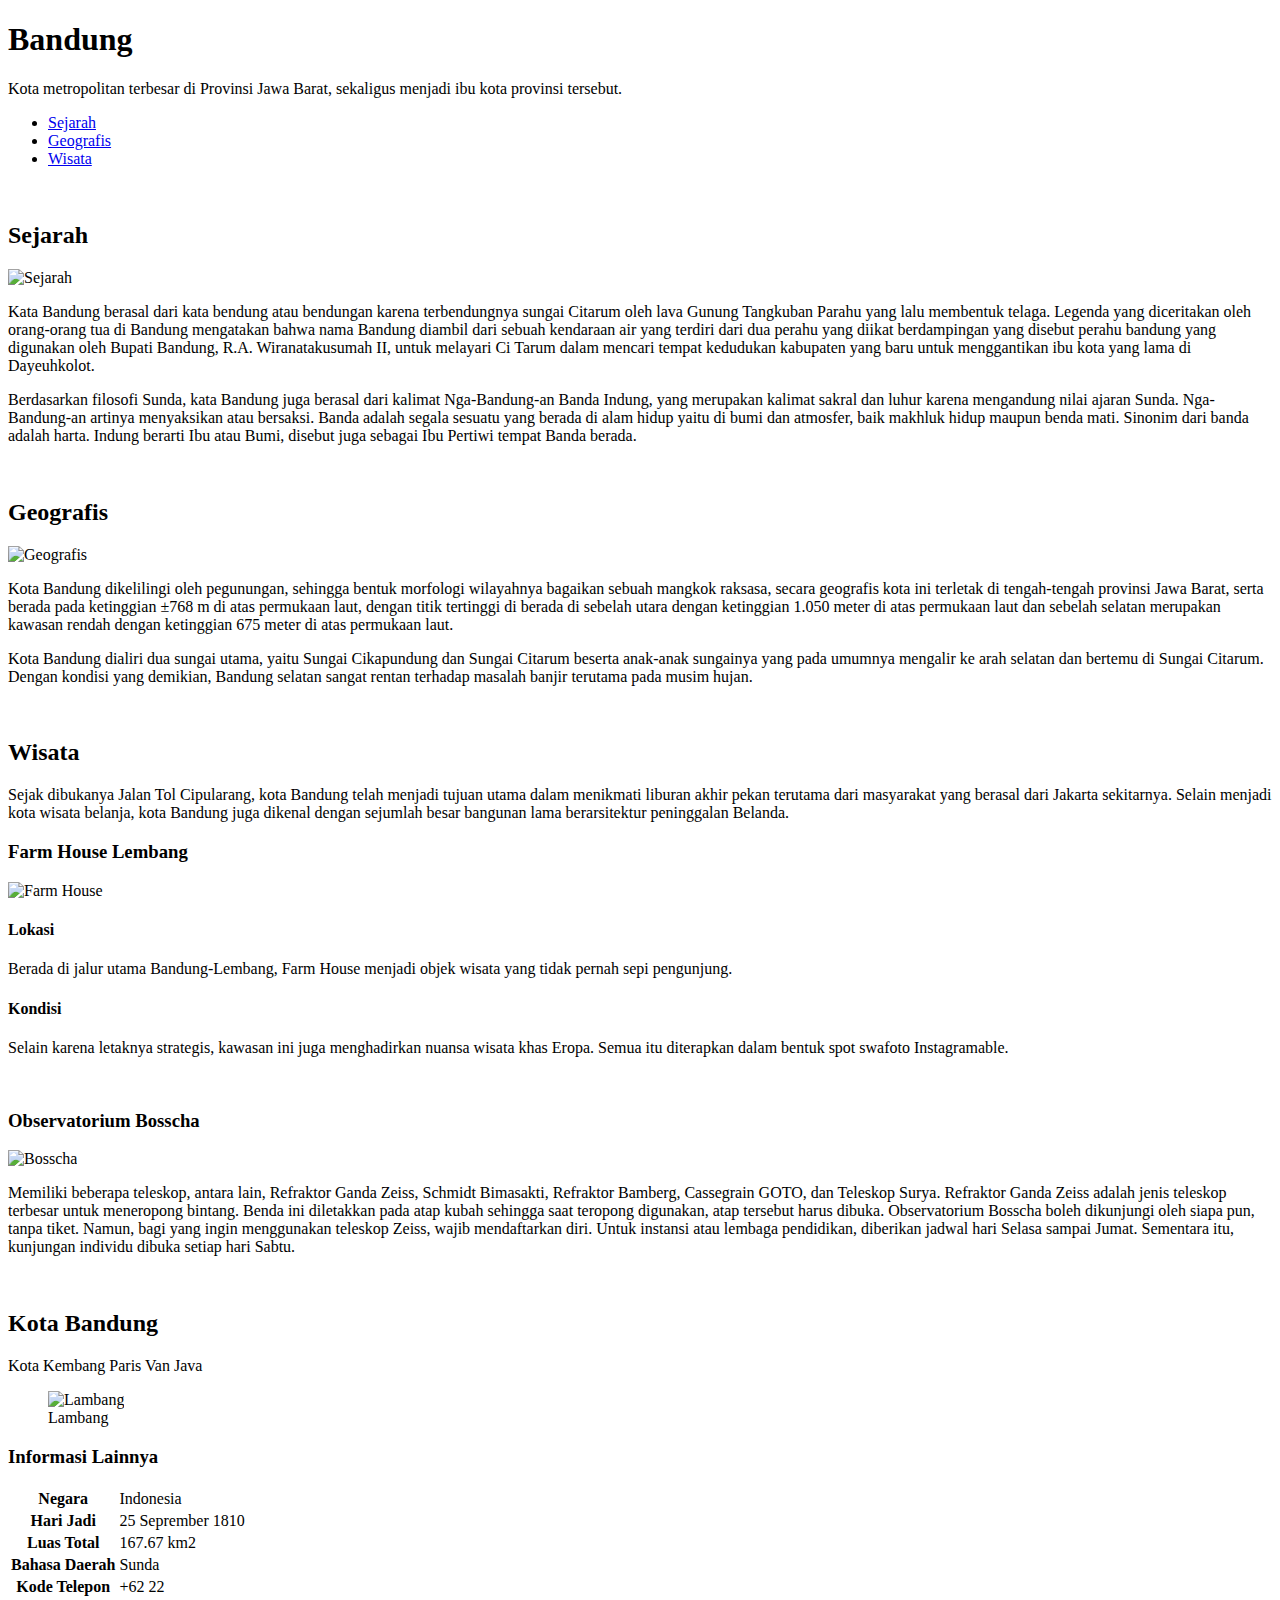
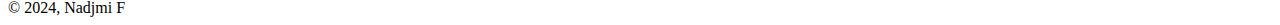
==== index.html @ e5d6a426 "index.html" ====
<!DOCTYPE html>
<html>
    <head>
        <meta name="viewport" content="width=device-width, initial-scale=1.0">
        <meta charset="utf-8">
        <title>Bandung Bjir</title>
        <link rel="stylesheet" href="style.css"
        <link rel="preconnect" href="https://fonts.googleapis.com">
        <link rel="preconnect" href="https://fonts.gstatic.com" crossorigin>
        <link href="https://fonts.googleapis.com/css2?family=Quicksand:wght@300..700&display=swap" rel="stylesheet">
    </head>
    <body>
        <div class="jumbotron">
            <h1>Bandung</h1>
            <p>Kota metropolitan terbesar di Provinsi Jawa Barat, sekaligus menjadi ibu kota provinsi tersebut.</p>
        </div>
        <nav>
            <ul>
                <li><a href="#sejarah">Sejarah</a></li>
                <li><a href="#geografis">Geografis</a></li>
                <li><a href="#wisata">Wisata</a></li>
            </ul>
        </nav><br/>

        <main>
            <div id="content">
                <article id="sejarah" class="card">
                    <h2 id="sejarah">Sejarah</h2>
                    <img src="history.jpg" alt="Sejarah" width="700px" class="featured-image">
                    <p>Kata Bandung berasal dari kata bendung atau bendungan karena terbendungnya sungai Citarum oleh lava Gunung Tangkuban Parahu yang lalu membentuk telaga. Legenda yang diceritakan oleh orang-orang tua di Bandung mengatakan bahwa nama Bandung diambil dari sebuah kendaraan air yang terdiri dari dua perahu yang diikat berdampingan yang disebut perahu bandung yang digunakan oleh Bupati Bandung, R.A. Wiranatakusumah II, untuk melayari Ci Tarum dalam mencari tempat kedudukan kabupaten yang baru untuk menggantikan ibu kota yang lama di Dayeuhkolot.</p>
                    <p>Berdasarkan filosofi Sunda, kata Bandung juga berasal dari kalimat Nga-Bandung-an Banda Indung, yang merupakan kalimat sakral dan luhur karena mengandung nilai ajaran Sunda. Nga-Bandung-an artinya menyaksikan atau bersaksi. Banda adalah segala sesuatu yang berada di alam hidup yaitu di bumi dan atmosfer, baik makhluk hidup maupun benda mati. Sinonim dari banda adalah harta. Indung berarti Ibu atau Bumi, disebut juga sebagai Ibu Pertiwi tempat Banda berada.</p><br/>
                </article>

                <article id="geografis" class="card">
                    <h2 id="geografis">Geografis</h2>
                    <img src="geografis.jpg" alt="Geografis" width="700px" class="featured-image">
                    <p>Kota Bandung dikelilingi oleh pegunungan, sehingga bentuk morfologi wilayahnya bagaikan sebuah mangkok raksasa, secara geografis kota ini terletak di tengah-tengah provinsi Jawa Barat, serta berada pada ketinggian ±768 m di atas permukaan laut, dengan titik tertinggi di berada di sebelah utara dengan ketinggian 1.050 meter di atas permukaan laut dan sebelah selatan merupakan kawasan rendah dengan ketinggian 675 meter di atas permukaan laut.</p>
                    <p>Kota Bandung dialiri dua sungai utama, yaitu Sungai Cikapundung dan Sungai Citarum beserta anak-anak sungainya yang pada umumnya mengalir ke arah selatan dan bertemu di Sungai Citarum. Dengan kondisi yang demikian, Bandung selatan sangat rentan terhadap masalah banjir terutama pada musim hujan.</p><br/>
                </article>

                <article id="wisata" class="card">
                    <h2 id="wisata">Wisata</h2>
                    <p>Sejak dibukanya Jalan Tol Cipularang, kota Bandung telah menjadi tujuan utama dalam menikmati liburan akhir pekan terutama dari masyarakat yang berasal dari Jakarta sekitarnya. Selain menjadi kota wisata belanja, kota Bandung juga dikenal dengan sejumlah besar bangunan lama berarsitektur peninggalan Belanda.</p>
                    <h3>Farm House Lembang</h3>
                    <img src="farm-house.jpg" alt="Farm House" width="700px" class="featured-image">
                        <h4>Lokasi</h4>
                        <p>Berada di jalur utama Bandung-Lembang, Farm House menjadi objek wisata yang tidak pernah sepi pengunjung.</p>
                        <h4>Kondisi</h4>
                        <p>Selain karena letaknya strategis, kawasan ini juga menghadirkan nuansa wisata khas Eropa. Semua itu diterapkan dalam bentuk spot swafoto Instagramable.</p><br/>
                    <h3>Observatorium Bosscha</h3>
                    <img src="bosscha.jpg" alt="Bosscha" width="700px" class="featured-image">
                    <p>Memiliki beberapa teleskop, antara lain, Refraktor Ganda Zeiss, Schmidt Bimasakti, Refraktor Bamberg, Cassegrain GOTO, dan Teleskop Surya. Refraktor Ganda Zeiss adalah jenis teleskop terbesar untuk meneropong bintang. Benda ini diletakkan pada atap kubah sehingga saat teropong digunakan, atap tersebut harus dibuka. Observatorium Bosscha boleh dikunjungi oleh siapa pun, tanpa tiket. Namun, bagi yang ingin menggunakan teleskop Zeiss, wajib mendaftarkan diri. Untuk instansi atau lembaga pendidikan, diberikan jadwal hari Selasa sampai Jumat. Sementara itu, kunjungan individu dibuka setiap hari Sabtu.</p><br/>
                </article>
            </div>
        </body>

        <aside>
            <article class="profil card">
                <header>
                <h2>Kota Bandung</h2>
                    <p>Kota Kembang Paris Van Java</p>
                        <figure>
                        <img src="Bandung_coa.png" alt="Lambang">
                        <figcaption>Lambang</figcaption>
                        </figure>
                </header>
                <section>
                    <h3>Informasi Lainnya</h3>
                    <table>
                        <tr>
                            <th>Negara</th>
                            <td>Indonesia</td>
                        </tr>
                        <tr>
                            <th>Hari Jadi</th>
                            <td>25 Seprember 1810</td>
                        </tr>
                        <tr>
                            <th>Luas Total</th>
                            <td>167.67 km2</td>
                        </tr>
                        <tr>
                            <th>Bahasa Daerah</th>
                            <td>Sunda</td>
                        </tr>
                        <tr>
                            <th>Kode Telepon</th>
                            <td>+62 22</td>
                        </tr>
                    </table>
                </section>
            </article>
        </aside>
        </main>
<footer>&copy; 2024, Nadjmi F</footer>
<html>
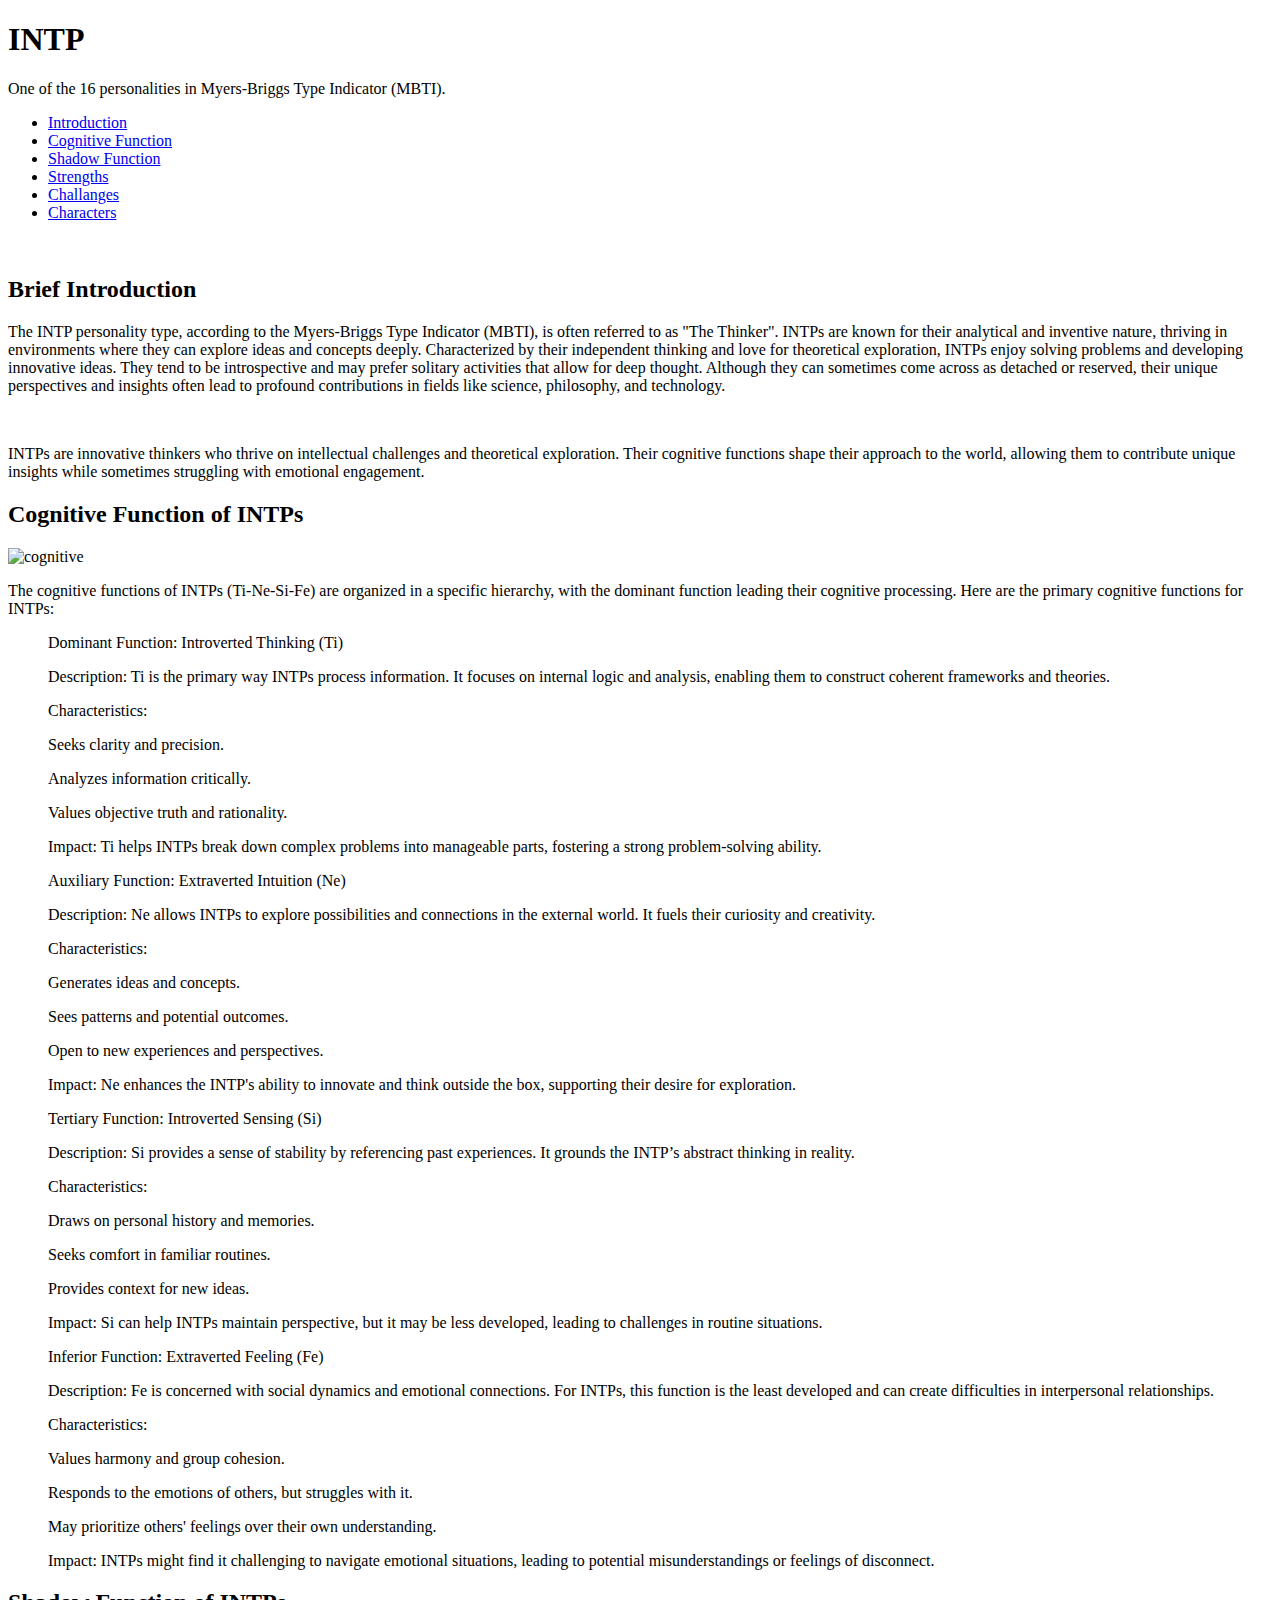
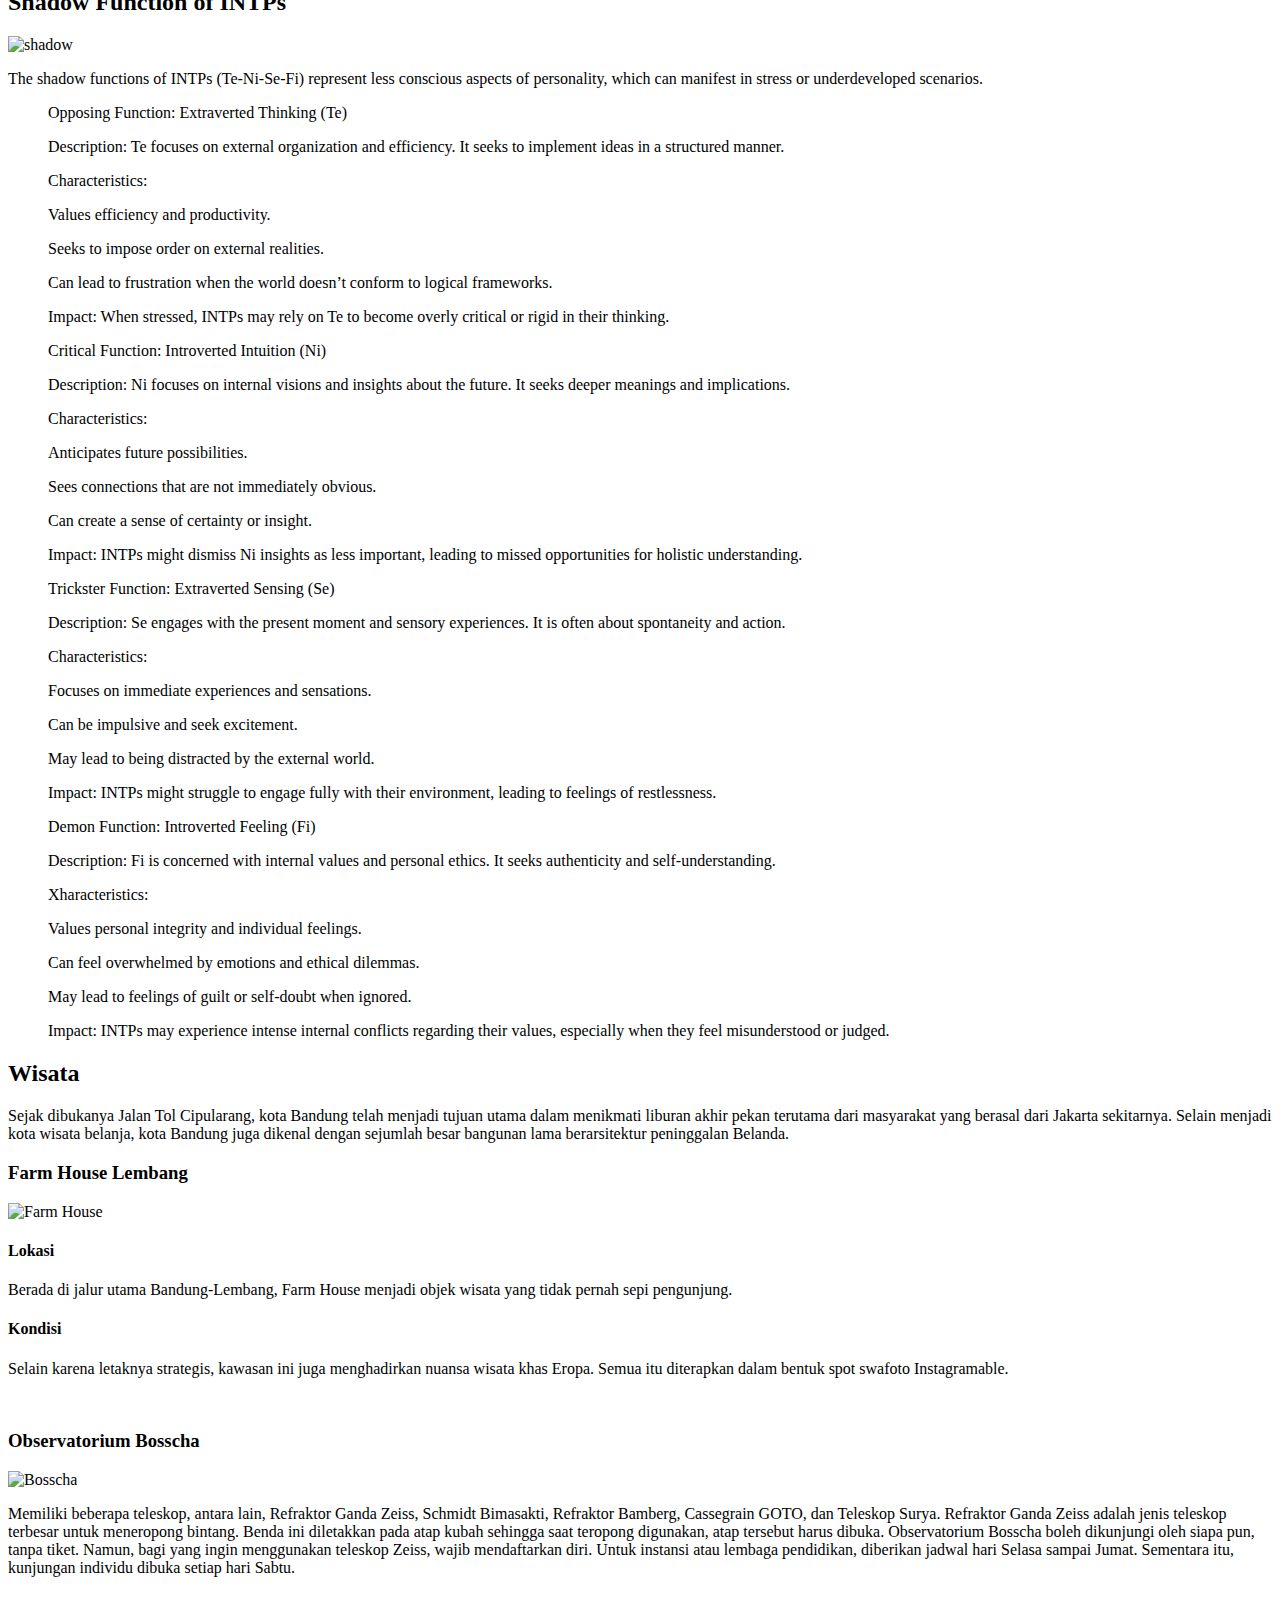
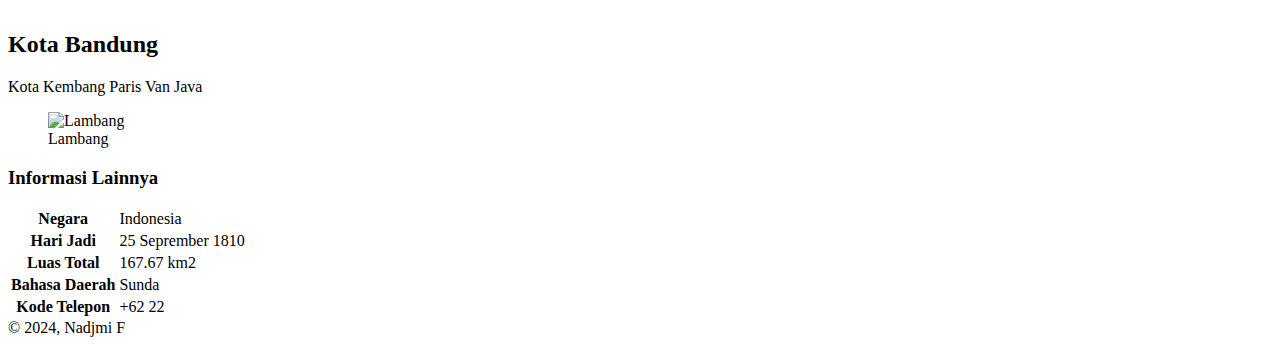
==== commit ad5e4e86: "index.html" ====
--- a/index.html
+++ b/index.html
@@ -3,39 +3,108 @@
     <head>
         <meta name="viewport" content="width=device-width, initial-scale=1.0">
         <meta charset="utf-8">
-        <title>Bandung Bjir</title>
+        <title>INTP</title>
         <link rel="stylesheet" href="style.css"
         <link rel="preconnect" href="https://fonts.googleapis.com">
-        <link rel="preconnect" href="https://fonts.gstatic.com" crossorigin>
-        <link href="https://fonts.googleapis.com/css2?family=Quicksand:wght@300..700&display=swap" rel="stylesheet">
+<link rel="preconnect" href="https://fonts.gstatic.com" crossorigin>
+<link href="https://fonts.googleapis.com/css2?family=Afacad+Flux:wght@100..1000&display=swap" rel="stylesheet">
     </head>
     <body>
         <div class="jumbotron">
-            <h1>Bandung</h1>
-            <p>Kota metropolitan terbesar di Provinsi Jawa Barat, sekaligus menjadi ibu kota provinsi tersebut.</p>
+            <h1>INTP</h1>
+            <p>One of the 16 personalities in Myers-Briggs Type Indicator (MBTI).</p>
         </div>
         <nav>
             <ul>
-                <li><a href="#sejarah">Sejarah</a></li>
-                <li><a href="#geografis">Geografis</a></li>
-                <li><a href="#wisata">Wisata</a></li>
+                <li><a href="#brief">Introduction</a></li>
+                <li><a href="#cognitive">Cognitive Function</a></li>
+                <li><a href="#shadow">Shadow Function</a></li>
+                <li><a href="#strengths">Strengths</a></li>
+                <li><a href="#challanges">Challanges</a></li>
+                <li><a href="#characters">Characters</a></li>
             </ul>
         </nav><br/>
 
         <main>
             <div id="content">
-                <article id="sejarah" class="card">
-                    <h2 id="sejarah">Sejarah</h2>
-                    <img src="history.jpg" alt="Sejarah" width="700px" class="featured-image">
-                    <p>Kata Bandung berasal dari kata bendung atau bendungan karena terbendungnya sungai Citarum oleh lava Gunung Tangkuban Parahu yang lalu membentuk telaga. Legenda yang diceritakan oleh orang-orang tua di Bandung mengatakan bahwa nama Bandung diambil dari sebuah kendaraan air yang terdiri dari dua perahu yang diikat berdampingan yang disebut perahu bandung yang digunakan oleh Bupati Bandung, R.A. Wiranatakusumah II, untuk melayari Ci Tarum dalam mencari tempat kedudukan kabupaten yang baru untuk menggantikan ibu kota yang lama di Dayeuhkolot.</p>
-                    <p>Berdasarkan filosofi Sunda, kata Bandung juga berasal dari kalimat Nga-Bandung-an Banda Indung, yang merupakan kalimat sakral dan luhur karena mengandung nilai ajaran Sunda. Nga-Bandung-an artinya menyaksikan atau bersaksi. Banda adalah segala sesuatu yang berada di alam hidup yaitu di bumi dan atmosfer, baik makhluk hidup maupun benda mati. Sinonim dari banda adalah harta. Indung berarti Ibu atau Bumi, disebut juga sebagai Ibu Pertiwi tempat Banda berada.</p><br/>
+                <article class="card">
+                    <h2 id="brief" class="card">Brief Introduction</h2>
+                        <p>The INTP personality type, according to the Myers-Briggs Type Indicator (MBTI), is often referred to as "The Thinker". INTPs are known for their analytical and inventive nature, thriving in environments where they can explore ideas and concepts deeply. Characterized by their independent thinking and love for theoretical exploration, INTPs enjoy solving problems and developing innovative ideas. They tend to be introspective and may prefer solitary activities that allow for deep thought. Although they can sometimes come across as detached or reserved, their unique perspectives and insights often lead to profound contributions in fields like science, philosophy, and technology.</p><br/>
+                        <p>INTPs are innovative thinkers who thrive on intellectual challenges and theoretical exploration. Their cognitive functions shape their approach to the world, allowing them to contribute unique insights while sometimes struggling with emotional engagement.</p>
+                </article>
+                
+                <article id="cognitive" class="card">
+                    <h2 id="cognitive">Cognitive Function of INTPs</h2>
+                    <img src="history.jpg" alt="cognitive" width="700px" class="featured-image">
+                    <p>The cognitive functions of INTPs (Ti-Ne-Si-Fe) are organized in a specific hierarchy, with the dominant function leading their cognitive processing. Here are the primary cognitive functions for INTPs:</p>
+                     <ol>Dominant Function: Introverted Thinking (Ti)</ol>
+                      <ul>Description: Ti is the primary way INTPs process information. It focuses on internal logic and analysis, enabling them to construct coherent frameworks and theories.</ul>
+                      <ul>Characteristics:</ul>
+                       <ul>Seeks clarity and precision.</ul>
+                       <ul>Analyzes information critically.</ul>
+                       <ul>Values objective truth and rationality.</ul>
+                      <ul>Impact: Ti helps INTPs break down complex problems into manageable parts, fostering a strong problem-solving ability.</ul>
+
+                     <ol>Auxiliary Function: Extraverted Intuition (Ne)</ol>
+                      <ul>Description: Ne allows INTPs to explore possibilities and connections in the external world. It fuels their curiosity and creativity.</ul>
+                      <ul>Characteristics:</ul>
+                       <ul>Generates ideas and concepts.</ul>
+                       <ul>Sees patterns and potential outcomes.</ul>
+                       <ul>Open to new experiences and perspectives.</ul>
+                      <ul>Impact: Ne enhances the INTP's ability to innovate and think outside the box, supporting their desire for exploration.</ul>
+                    
+                     <ol>Tertiary Function: Introverted Sensing (Si)</ol>
+                      <ul>Description: Si provides a sense of stability by referencing past experiences. It grounds the INTP’s abstract thinking in reality.</ul>
+                      <ul>Characteristics:</ul>
+                       <ul>Draws on personal history and memories.</ul>
+                       <ul>Seeks comfort in familiar routines.</ul>
+                       <ul>Provides context for new ideas.</ul>
+                      <ul>Impact: Si can help INTPs maintain perspective, but it may be less developed, leading to challenges in routine situations.</ul>
+
+                     <ol>Inferior Function: Extraverted Feeling (Fe)</ol>
+                      <ul>Description: Fe is concerned with social dynamics and emotional connections. For INTPs, this function is the least developed and can create difficulties in interpersonal relationships.</ul>
+                      <ul>Characteristics:</ul>
+                       <ul>Values harmony and group cohesion.</ul>
+                       <ul>Responds to the emotions of others, but struggles with it.</ul>
+                       <ul>May prioritize others' feelings over their own understanding.</ul>
+                      <ul>Impact: INTPs might find it challenging to navigate emotional situations, leading to potential misunderstandings or feelings of disconnect.</ul>
                 </article>
 
-                <article id="geografis" class="card">
-                    <h2 id="geografis">Geografis</h2>
-                    <img src="geografis.jpg" alt="Geografis" width="700px" class="featured-image">
-                    <p>Kota Bandung dikelilingi oleh pegunungan, sehingga bentuk morfologi wilayahnya bagaikan sebuah mangkok raksasa, secara geografis kota ini terletak di tengah-tengah provinsi Jawa Barat, serta berada pada ketinggian ±768 m di atas permukaan laut, dengan titik tertinggi di berada di sebelah utara dengan ketinggian 1.050 meter di atas permukaan laut dan sebelah selatan merupakan kawasan rendah dengan ketinggian 675 meter di atas permukaan laut.</p>
-                    <p>Kota Bandung dialiri dua sungai utama, yaitu Sungai Cikapundung dan Sungai Citarum beserta anak-anak sungainya yang pada umumnya mengalir ke arah selatan dan bertemu di Sungai Citarum. Dengan kondisi yang demikian, Bandung selatan sangat rentan terhadap masalah banjir terutama pada musim hujan.</p><br/>
+                <article id="shadow" class="card">
+                    <h2 id="shadow">Shadow Function of INTPs</h2>
+                    <img src="geografis.jpg" alt="shadow" width="700px" class="featured-image">
+                    <p>The shadow functions of INTPs (Te-Ni-Se-Fi) represent less conscious aspects of personality, which can manifest in stress or underdeveloped scenarios.</p>
+                     <ol>Opposing Function: Extraverted Thinking (Te)</ol>
+                      <ul>Description: Te focuses on external organization and efficiency. It seeks to implement ideas in a structured manner.</ul>
+                      <ul>Characteristics:</ul>
+                       <ul>Values efficiency and productivity.</ul>
+                       <ul>Seeks to impose order on external realities.</ul>
+                       <ul>Can lead to frustration when the world doesn’t conform to logical frameworks.</ul>
+                      <ul>Impact: When stressed, INTPs may rely on Te to become overly critical or rigid in their thinking.</ul>
+
+                     <ol>Critical Function: Introverted Intuition (Ni)</ol>
+                      <ul>Description: Ni focuses on internal visions and insights about the future. It seeks deeper meanings and implications.</ul>
+                      <ul>Characteristics:</ul>
+                       <ul>Anticipates future possibilities.</ul>
+                       <ul>Sees connections that are not immediately obvious.</ul>
+                       <ul>Can create a sense of certainty or insight.</ul>
+                      <ul>Impact: INTPs might dismiss Ni insights as less important, leading to missed opportunities for holistic understanding.</ul>
+
+                     <ol>Trickster Function: Extraverted Sensing (Se)</ol>
+                      <ul>Description: Se engages with the present moment and sensory experiences. It is often about spontaneity and action.</ul>
+                      <ul>Characteristics:</ul>
+                       <ul>Focuses on immediate experiences and sensations.</ul>
+                       <ul>Can be impulsive and seek excitement.</ul>
+                       <ul>May lead to being distracted by the external world.</ul>
+                      <ul>Impact: INTPs might struggle to engage fully with their environment, leading to feelings of restlessness.</ul>
+
+                     <ol>Demon Function: Introverted Feeling (Fi)</ol>
+                      <ul>Description: Fi is concerned with internal values and personal ethics. It seeks authenticity and self-understanding.</ul>
+                      <ul>Xharacteristics:</ul>
+                       <ul>Values personal integrity and individual feelings.</ul>
+                       <ul>Can feel overwhelmed by emotions and ethical dilemmas.</ul>
+                       <ul>May lead to feelings of guilt or self-doubt when ignored.</ul>
+                      <ul>Impact: INTPs may experience intense internal conflicts regarding their values, especially when they feel misunderstood or judged.</ul>
                 </article>
 
                 <article id="wisata" class="card">
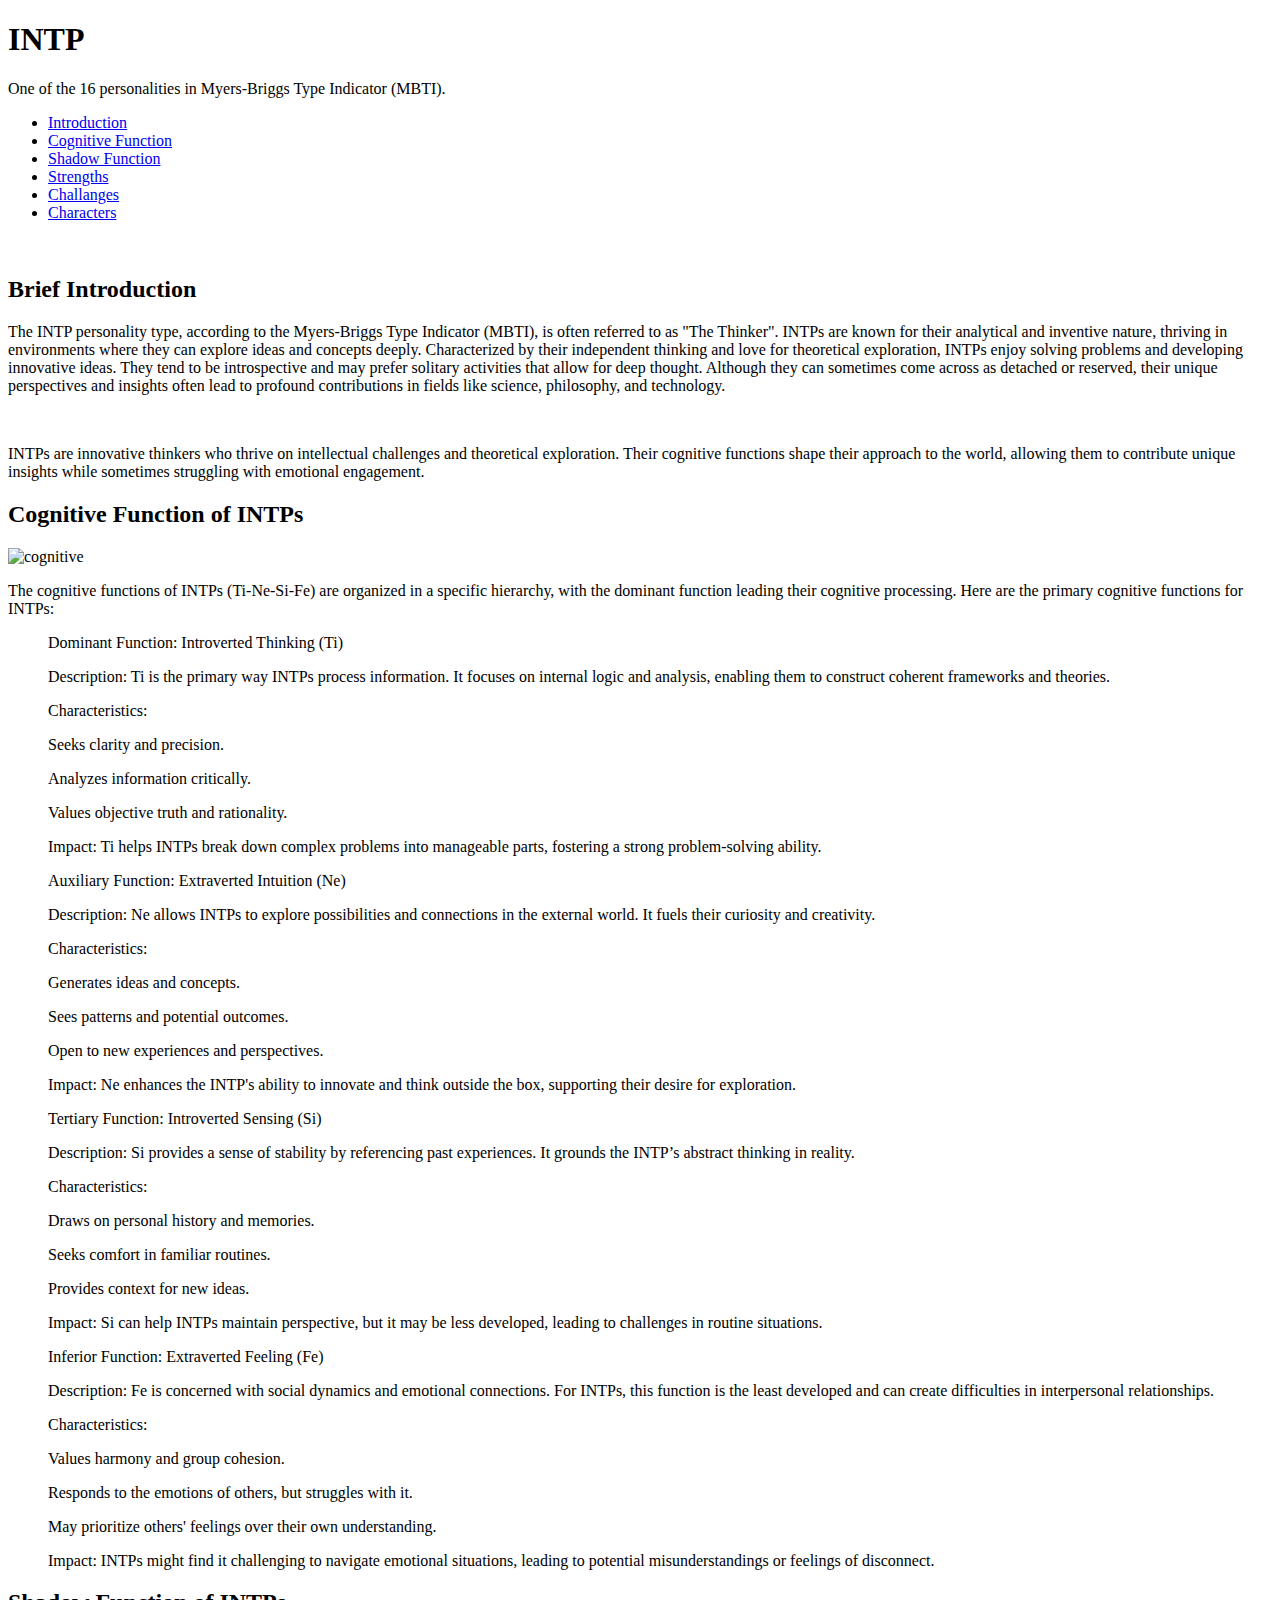
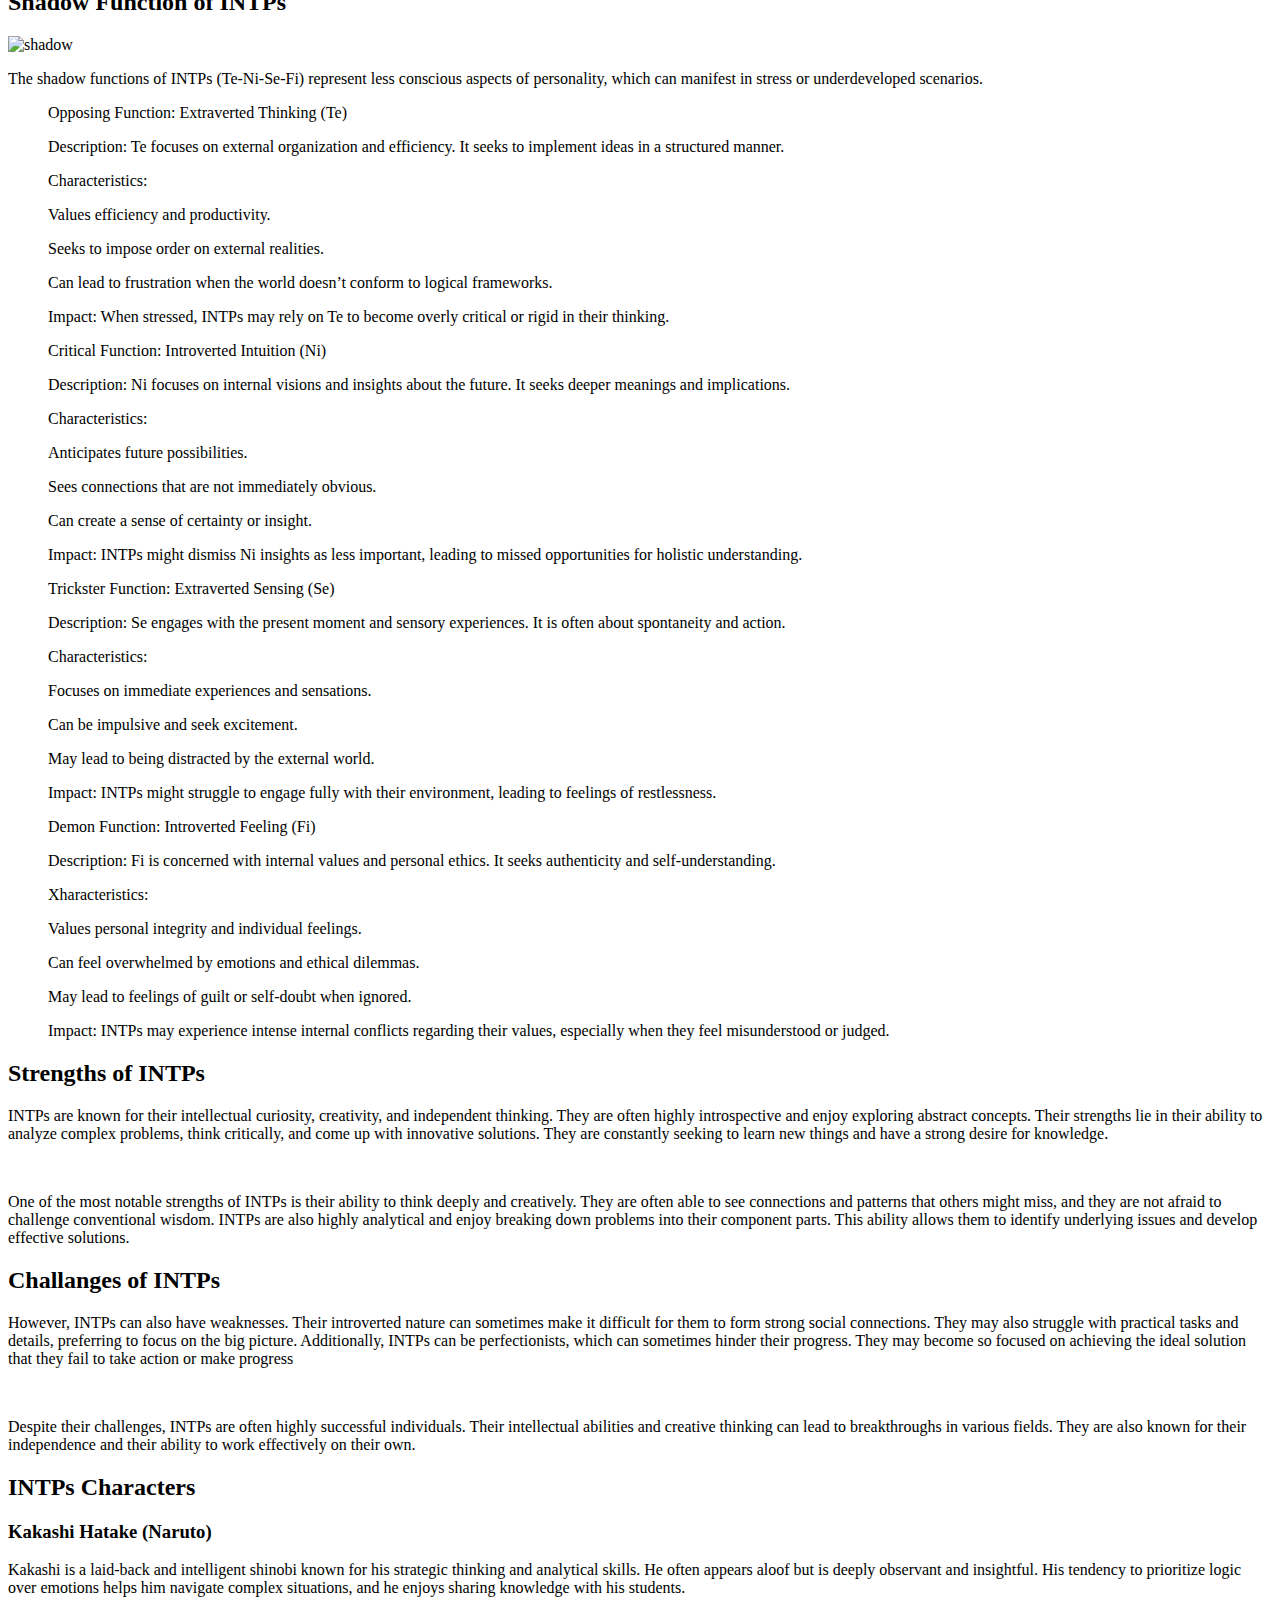
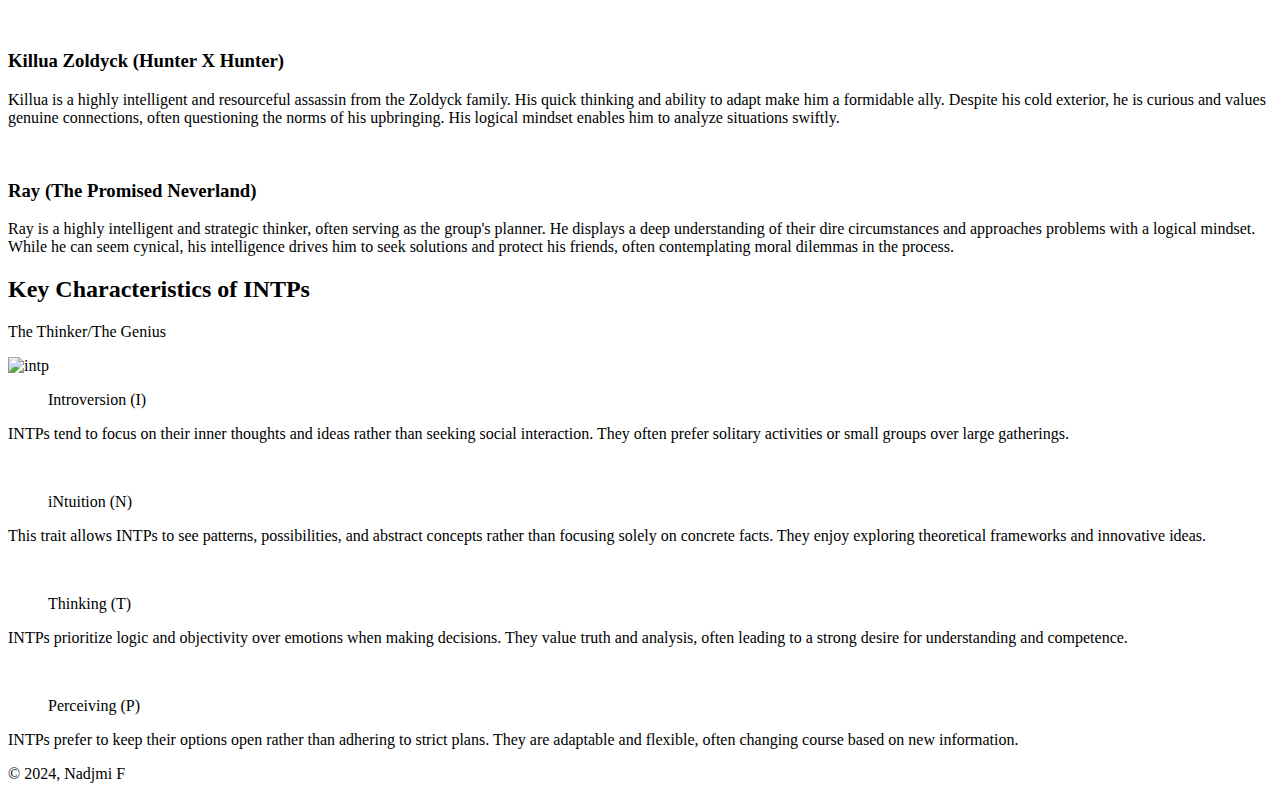
==== commit deb1af7a: "index.html" ====
--- a/index.html
+++ b/index.html
@@ -107,56 +107,46 @@
                       <ul>Impact: INTPs may experience intense internal conflicts regarding their values, especially when they feel misunderstood or judged.</ul>
                 </article>
 
-                <article id="wisata" class="card">
-                    <h2 id="wisata">Wisata</h2>
-                    <p>Sejak dibukanya Jalan Tol Cipularang, kota Bandung telah menjadi tujuan utama dalam menikmati liburan akhir pekan terutama dari masyarakat yang berasal dari Jakarta sekitarnya. Selain menjadi kota wisata belanja, kota Bandung juga dikenal dengan sejumlah besar bangunan lama berarsitektur peninggalan Belanda.</p>
-                    <h3>Farm House Lembang</h3>
-                    <img src="farm-house.jpg" alt="Farm House" width="700px" class="featured-image">
-                        <h4>Lokasi</h4>
-                        <p>Berada di jalur utama Bandung-Lembang, Farm House menjadi objek wisata yang tidak pernah sepi pengunjung.</p>
-                        <h4>Kondisi</h4>
-                        <p>Selain karena letaknya strategis, kawasan ini juga menghadirkan nuansa wisata khas Eropa. Semua itu diterapkan dalam bentuk spot swafoto Instagramable.</p><br/>
-                    <h3>Observatorium Bosscha</h3>
-                    <img src="bosscha.jpg" alt="Bosscha" width="700px" class="featured-image">
-                    <p>Memiliki beberapa teleskop, antara lain, Refraktor Ganda Zeiss, Schmidt Bimasakti, Refraktor Bamberg, Cassegrain GOTO, dan Teleskop Surya. Refraktor Ganda Zeiss adalah jenis teleskop terbesar untuk meneropong bintang. Benda ini diletakkan pada atap kubah sehingga saat teropong digunakan, atap tersebut harus dibuka. Observatorium Bosscha boleh dikunjungi oleh siapa pun, tanpa tiket. Namun, bagi yang ingin menggunakan teleskop Zeiss, wajib mendaftarkan diri. Untuk instansi atau lembaga pendidikan, diberikan jadwal hari Selasa sampai Jumat. Sementara itu, kunjungan individu dibuka setiap hari Sabtu.</p><br/>
+                <article id="strengths" class="card">
+                    <h2 id="strengths">Strengths of INTPs</h2>
+                    <p>INTPs are known for their intellectual curiosity, creativity, and independent thinking. They are often highly introspective and enjoy exploring abstract concepts. Their strengths lie in their ability to analyze complex problems, think critically, and come up with innovative solutions. They are constantly seeking to learn new things and have a strong desire for knowledge. </p><br/>
+                    <p>One of the most notable strengths of INTPs is their ability to think deeply and creatively. They are often able to see connections and patterns that others might miss, and they are not afraid to challenge conventional wisdom. INTPs are also highly analytical and enjoy breaking down problems into their component parts. This ability allows them to identify underlying issues and develop effective solutions.</p>
+                </article>
+
+                <article id="challanges" class="card">
+                    <h2 id="challanges">Challanges of INTPs</h2>
+                    <p>However, INTPs can also have weaknesses. Their introverted nature can sometimes make it difficult for them to form strong social connections. They may also struggle with practical tasks and details, preferring to focus on the big picture. Additionally, INTPs can be perfectionists, which can sometimes hinder their progress. They may become so focused on achieving the ideal solution that they fail to take action or make progress</p><br/>
+                    <p>Despite their challenges, INTPs are often highly successful individuals. Their intellectual abilities and creative thinking can lead to breakthroughs in various fields. They are also known for their independence and their ability to work effectively on their own.</p>
+                </article>
+
+                <article id="characters">
+                    <h2 id="characters">INTPs Characters</h2>
+                    <h3>Kakashi Hatake (Naruto)</h3>
+                    <p>Kakashi is a laid-back and intelligent shinobi known for his strategic thinking and analytical skills. He often appears aloof but is deeply observant and insightful. His tendency to prioritize logic over emotions helps him navigate complex situations, and he enjoys sharing knowledge with his students.</p><br/>
+                    <h3>Killua Zoldyck (Hunter X Hunter)</h3>
+                    <p>Killua is a highly intelligent and resourceful assassin from the Zoldyck family. His quick thinking and ability to adapt make him a formidable ally. Despite his cold exterior, he is curious and values genuine connections, often questioning the norms of his upbringing. His logical mindset enables him to analyze situations swiftly.</p><br/>
+                    <h3>Ray (The Promised Neverland)</h3>
+                    <p>Ray is a highly intelligent and strategic thinker, often serving as the group's planner. He displays a deep understanding of their dire circumstances and approaches problems with a logical mindset. While he can seem cynical, his intelligence drives him to seek solutions and protect his friends, often contemplating moral dilemmas in the process.</p>
                 </article>
             </div>
         </body>
 
         <aside>
-            <article class="profil card">
+            <article class="characteristics">
                 <header>
-                <h2>Kota Bandung</h2>
-                    <p>Kota Kembang Paris Van Java</p>
-                        <figure>
-                        <img src="Bandung_coa.png" alt="Lambang">
-                        <figcaption>Lambang</figcaption>
-                        </figure>
+                <h2>Key Characteristics of INTPs</h2>
+                    <p>The Thinker/The Genius</p>
+                        <img src="Bandung_coa.png" alt="intp">
                 </header>
                 <section>
-                    <h3>Informasi Lainnya</h3>
-                    <table>
-                        <tr>
-                            <th>Negara</th>
-                            <td>Indonesia</td>
-                        </tr>
-                        <tr>
-                            <th>Hari Jadi</th>
-                            <td>25 Seprember 1810</td>
-                        </tr>
-                        <tr>
-                            <th>Luas Total</th>
-                            <td>167.67 km2</td>
-                        </tr>
-                        <tr>
-                            <th>Bahasa Daerah</th>
-                            <td>Sunda</td>
-                        </tr>
-                        <tr>
-                            <th>Kode Telepon</th>
-                            <td>+62 22</td>
-                        </tr>
-                    </table>
+                    <ol>Introversion (I)</ol>
+                    <p>INTPs tend to focus on their inner thoughts and ideas rather than seeking social interaction. They often prefer solitary activities or small groups over large gatherings.</p><br/>
+                    <ol>iNtuition (N)</ol>
+                    <p>This trait allows INTPs to see patterns, possibilities, and abstract concepts rather than focusing solely on concrete facts. They enjoy exploring theoretical frameworks and innovative ideas.</p><br/>
+                    <ol>Thinking (T)</ol>
+                    <p>INTPs prioritize logic and objectivity over emotions when making decisions. They value truth and analysis, often leading to a strong desire for understanding and competence.</p><br/>
+                    <ol>Perceiving (P)</ol>
+                    <p>INTPs prefer to keep their options open rather than adhering to strict plans. They are adaptable and flexible, often changing course based on new information.</p>
                 </section>
             </article>
         </aside>
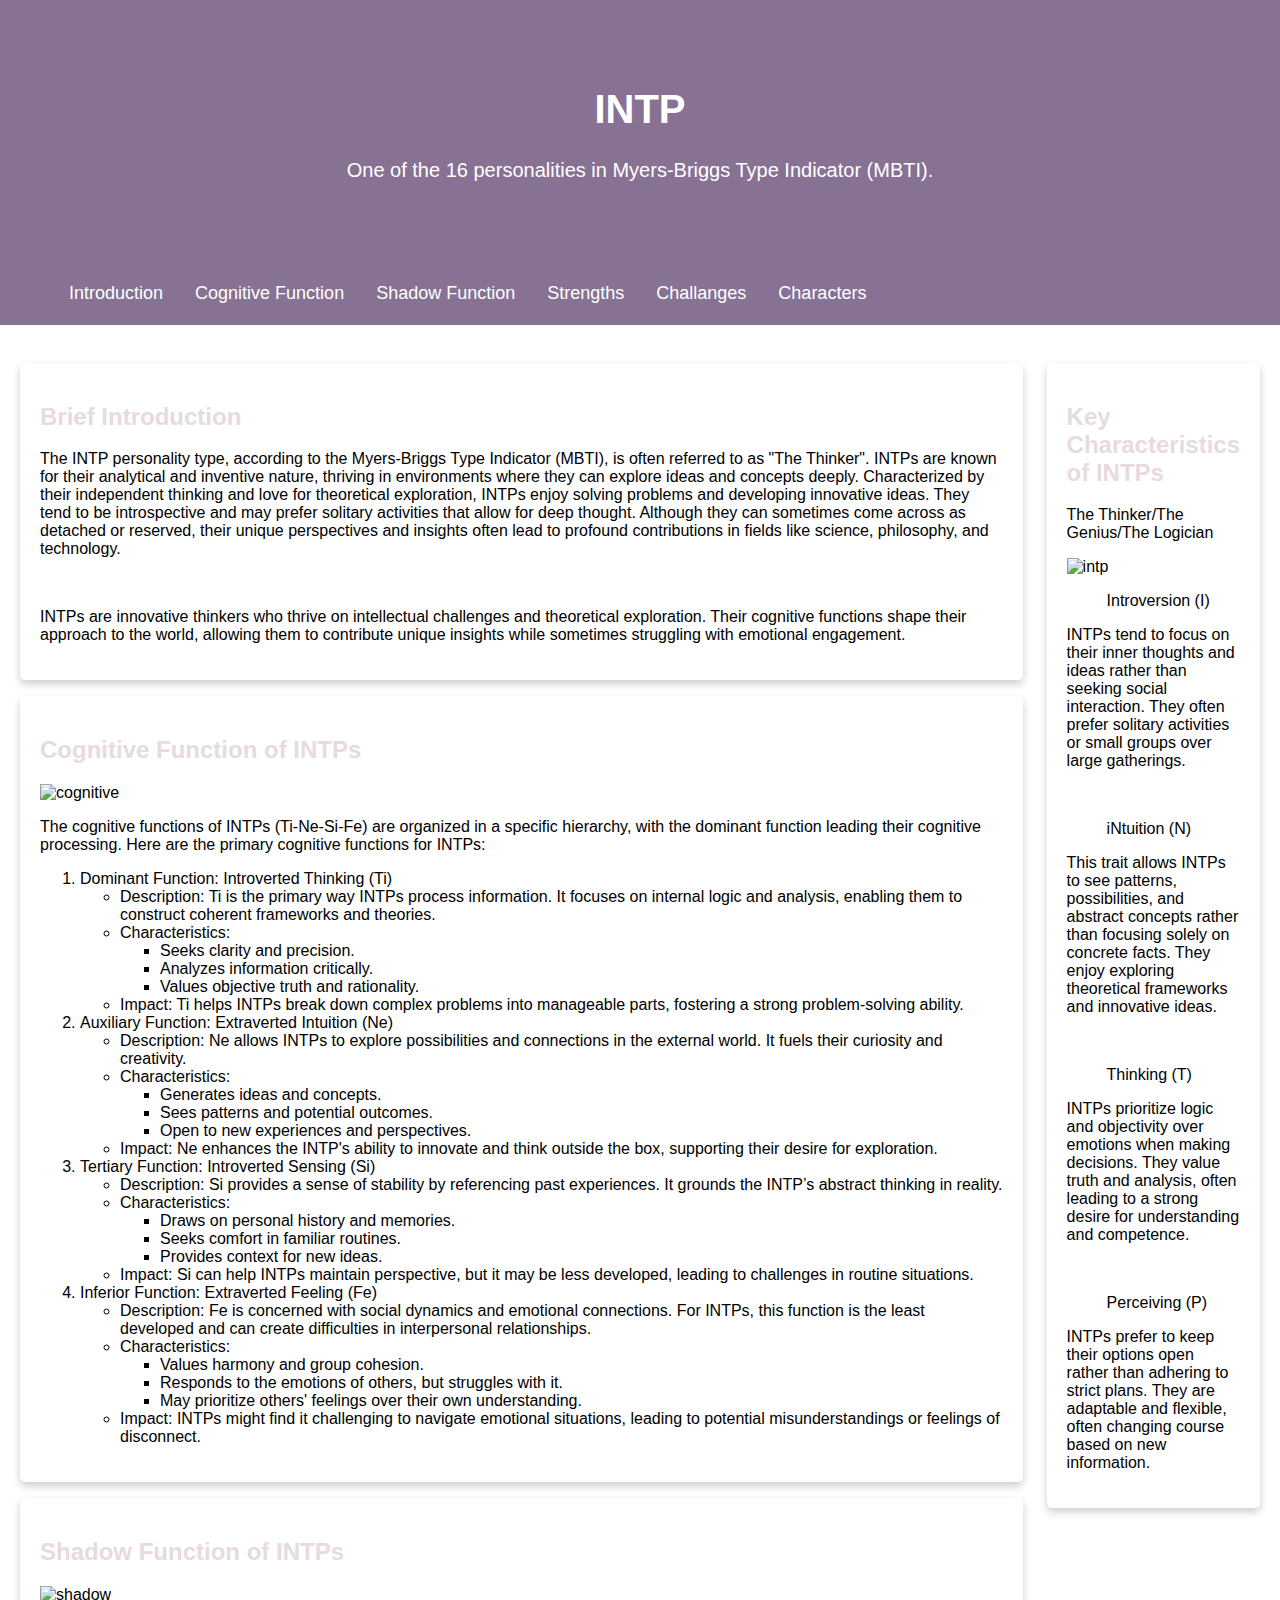
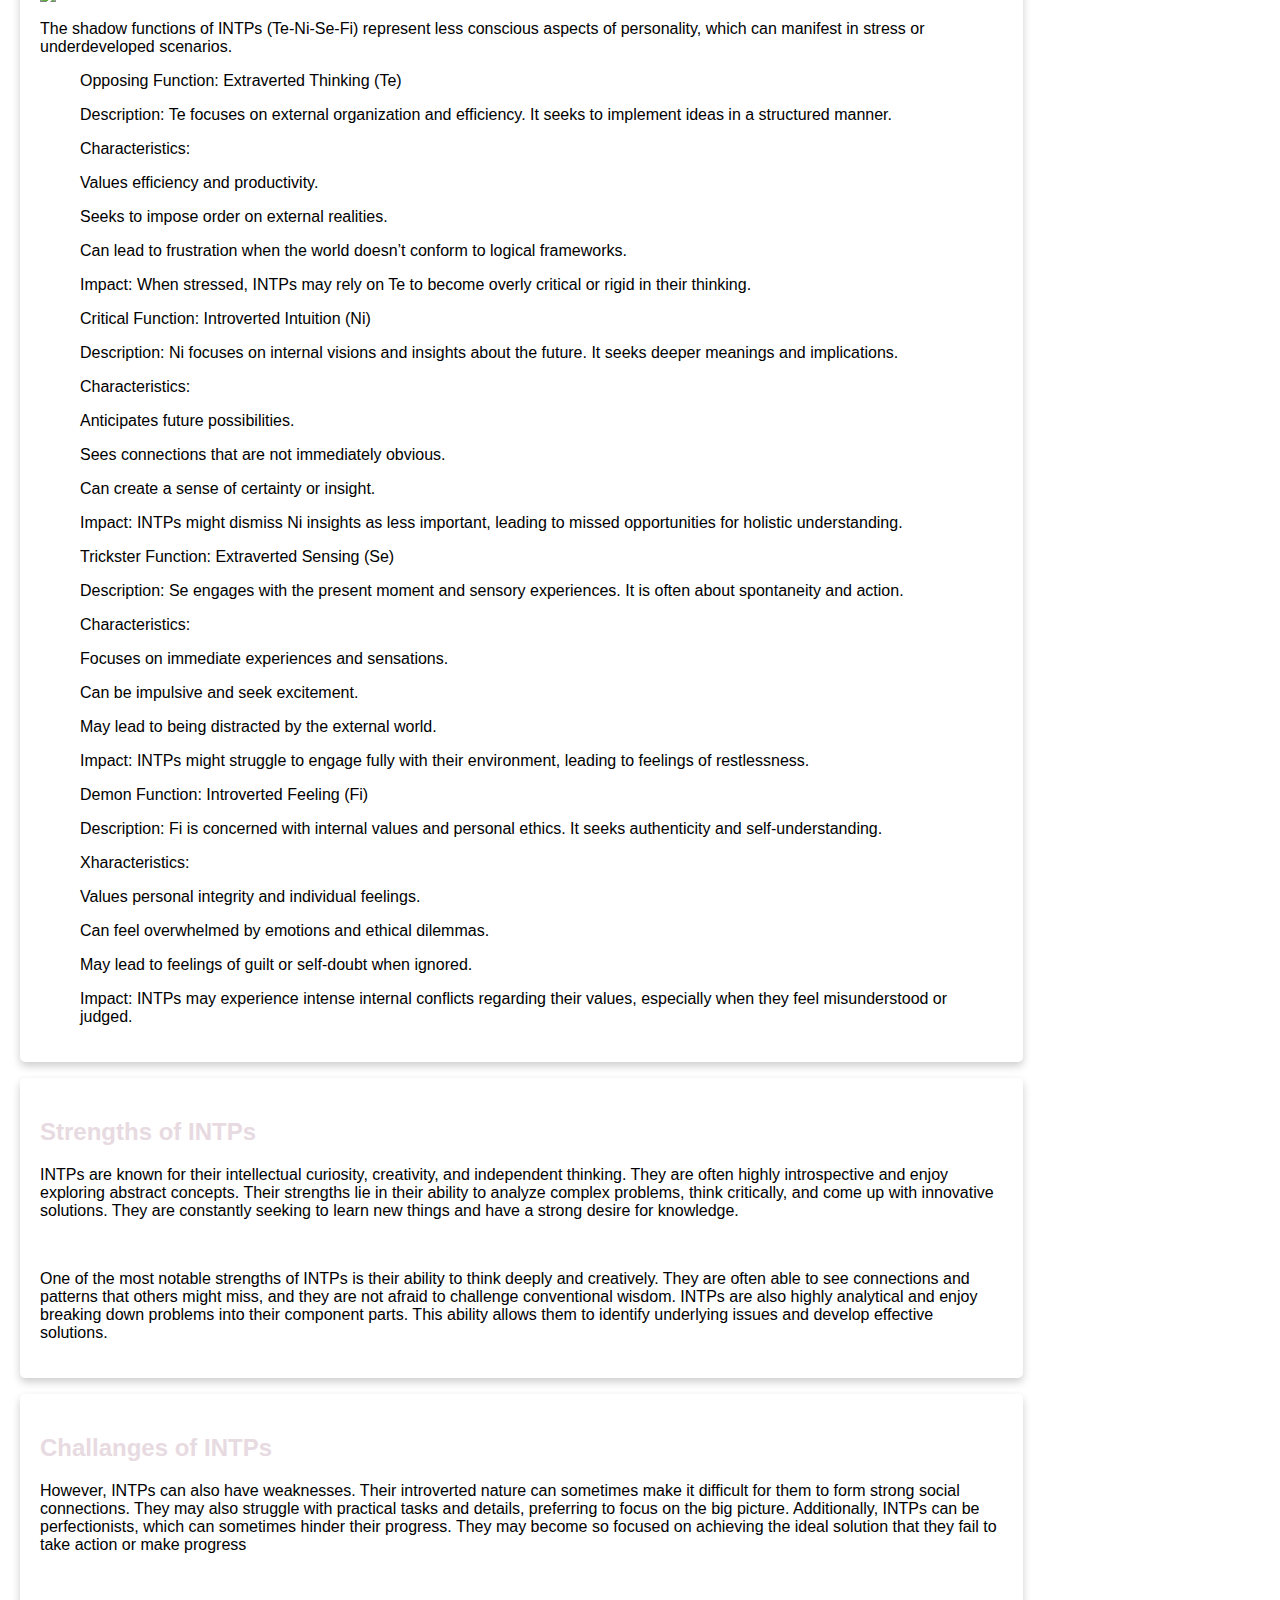
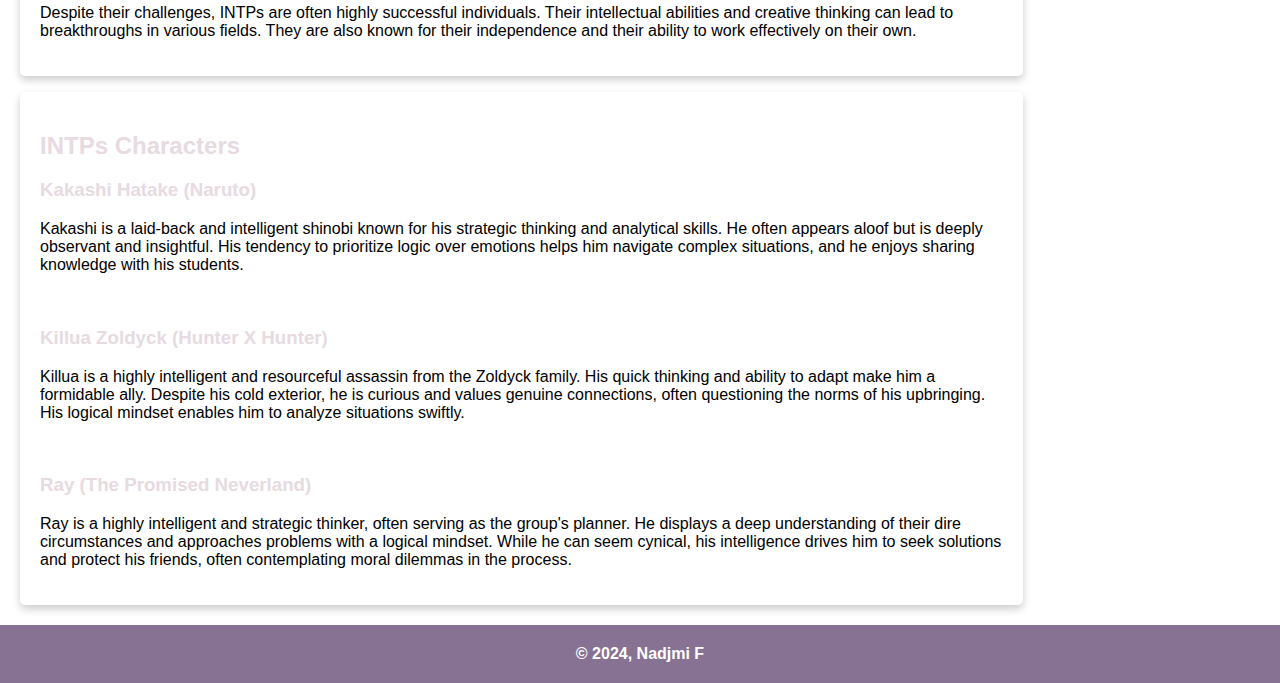
==== commit e4d19928: "index.html" ====
--- a/index.html
+++ b/index.html
@@ -6,8 +6,8 @@
         <title>INTP</title>
         <link rel="stylesheet" href="style.css"
         <link rel="preconnect" href="https://fonts.googleapis.com">
-<link rel="preconnect" href="https://fonts.gstatic.com" crossorigin>
-<link href="https://fonts.googleapis.com/css2?family=Afacad+Flux:wght@100..1000&display=swap" rel="stylesheet">
+        <link rel="preconnect" href="https://fonts.gstatic.com" crossorigin>
+        <link href="https://fonts.googleapis.com/css2?family=Jost:ital,wght@0,100..900;1,100..900&display=swap" rel="stylesheet">
     </head>
     <body>
         <div class="jumbotron">
@@ -28,46 +28,64 @@
         <main>
             <div id="content">
                 <article class="card">
-                    <h2 id="brief" class="card">Brief Introduction</h2>
+                    <h2 id="brief">Brief Introduction</h2>
                         <p>The INTP personality type, according to the Myers-Briggs Type Indicator (MBTI), is often referred to as "The Thinker". INTPs are known for their analytical and inventive nature, thriving in environments where they can explore ideas and concepts deeply. Characterized by their independent thinking and love for theoretical exploration, INTPs enjoy solving problems and developing innovative ideas. They tend to be introspective and may prefer solitary activities that allow for deep thought. Although they can sometimes come across as detached or reserved, their unique perspectives and insights often lead to profound contributions in fields like science, philosophy, and technology.</p><br/>
                         <p>INTPs are innovative thinkers who thrive on intellectual challenges and theoretical exploration. Their cognitive functions shape their approach to the world, allowing them to contribute unique insights while sometimes struggling with emotional engagement.</p>
                 </article>
                 
                 <article id="cognitive" class="card">
                     <h2 id="cognitive">Cognitive Function of INTPs</h2>
-                    <img src="history.jpg" alt="cognitive" width="700px" class="featured-image">
+                    <img src="intp.png" alt="cognitive" width="700px" class="featured-image">
                     <p>The cognitive functions of INTPs (Ti-Ne-Si-Fe) are organized in a specific hierarchy, with the dominant function leading their cognitive processing. Here are the primary cognitive functions for INTPs:</p>
-                     <ol>Dominant Function: Introverted Thinking (Ti)</ol>
-                      <ul>Description: Ti is the primary way INTPs process information. It focuses on internal logic and analysis, enabling them to construct coherent frameworks and theories.</ul>
-                      <ul>Characteristics:</ul>
-                       <ul>Seeks clarity and precision.</ul>
-                       <ul>Analyzes information critically.</ul>
-                       <ul>Values objective truth and rationality.</ul>
-                      <ul>Impact: Ti helps INTPs break down complex problems into manageable parts, fostering a strong problem-solving ability.</ul>
+                    <ol>
+                    <li>Dominant Function: Introverted Thinking (Ti)</li>
+                      <ul>
+                        <li>Description: Ti is the primary way INTPs process information. It focuses on internal logic and analysis, enabling them to construct coherent frameworks and theories.</li>
+                        <li>Characteristics:</li>
+                        <ul>
+                           <li>Seeks clarity and precision.</li>
+                           <li>Analyzes information critically.</li>
+                           <li>Values objective truth and rationality.</li>
+                        </ul>
+                        <li>Impact: Ti helps INTPs break down complex problems into manageable parts, fostering a strong problem-solving ability.</li>
+                      </ul>
 
-                     <ol>Auxiliary Function: Extraverted Intuition (Ne)</ol>
-                      <ul>Description: Ne allows INTPs to explore possibilities and connections in the external world. It fuels their curiosity and creativity.</ul>
-                      <ul>Characteristics:</ul>
-                       <ul>Generates ideas and concepts.</ul>
-                       <ul>Sees patterns and potential outcomes.</ul>
-                       <ul>Open to new experiences and perspectives.</ul>
-                      <ul>Impact: Ne enhances the INTP's ability to innovate and think outside the box, supporting their desire for exploration.</ul>
+                     <li>Auxiliary Function: Extraverted Intuition (Ne)</li>
+                      <ul>
+                          <li>Description: Ne allows INTPs to explore possibilities and connections in the external world. It fuels their curiosity and creativity.</li>
+                          <li>Characteristics:</li>
+                           <ul>
+                               <li>Generates ideas and concepts.</li>
+                               <li>Sees patterns and potential outcomes.</li>
+                               <li>Open to new experiences and perspectives.</li>
+                           </ul>
+                          <li>Impact: Ne enhances the INTP's ability to innovate and think outside the box, supporting their desire for exploration.</li>
+                      </ul>
                     
-                     <ol>Tertiary Function: Introverted Sensing (Si)</ol>
-                      <ul>Description: Si provides a sense of stability by referencing past experiences. It grounds the INTP’s abstract thinking in reality.</ul>
-                      <ul>Characteristics:</ul>
-                       <ul>Draws on personal history and memories.</ul>
-                       <ul>Seeks comfort in familiar routines.</ul>
-                       <ul>Provides context for new ideas.</ul>
-                      <ul>Impact: Si can help INTPs maintain perspective, but it may be less developed, leading to challenges in routine situations.</ul>
+                     <li>Tertiary Function: Introverted Sensing (Si)</li>
+                      <ul>
+                          <li>Description: Si provides a sense of stability by referencing past experiences. It grounds the INTP’s abstract thinking in reality.</li>
+                          <li>Characteristics:</li>
+                           <ul>
+                               <li>Draws on personal history and memories.</li>
+                               <li>Seeks comfort in familiar routines.</li>
+                               <li>Provides context for new ideas.</li>
+                           </ul>
+                          <li>Impact: Si can help INTPs maintain perspective, but it may be less developed, leading to challenges in routine situations.</li>
+                      </ul>
 
-                     <ol>Inferior Function: Extraverted Feeling (Fe)</ol>
-                      <ul>Description: Fe is concerned with social dynamics and emotional connections. For INTPs, this function is the least developed and can create difficulties in interpersonal relationships.</ul>
-                      <ul>Characteristics:</ul>
-                       <ul>Values harmony and group cohesion.</ul>
-                       <ul>Responds to the emotions of others, but struggles with it.</ul>
-                       <ul>May prioritize others' feelings over their own understanding.</ul>
-                      <ul>Impact: INTPs might find it challenging to navigate emotional situations, leading to potential misunderstandings or feelings of disconnect.</ul>
+                     <li>Inferior Function: Extraverted Feeling (Fe)</li>
+                      <ul>
+                          <li>Description: Fe is concerned with social dynamics and emotional connections. For INTPs, this function is the least developed and can create difficulties in interpersonal relationships.</li>
+                          <li>Characteristics:</li>
+                           <ul>
+                               <li>Values harmony and group cohesion.</li>
+                               <li>Responds to the emotions of others, but struggles with it.</li>
+                               <li>May prioritize others' feelings over their own understanding.</li>
+                           </ul>
+                            <li>Impact: INTPs might find it challenging to navigate emotional situations, leading to potential misunderstandings or feelings of disconnect.</li>
+                       </ul>
+                    </ol>
                 </article>
 
                 <article id="shadow" class="card">
@@ -119,7 +137,7 @@
                     <p>Despite their challenges, INTPs are often highly successful individuals. Their intellectual abilities and creative thinking can lead to breakthroughs in various fields. They are also known for their independence and their ability to work effectively on their own.</p>
                 </article>
 
-                <article id="characters">
+                <article id="characters" class="card">
                     <h2 id="characters">INTPs Characters</h2>
                     <h3>Kakashi Hatake (Naruto)</h3>
                     <p>Kakashi is a laid-back and intelligent shinobi known for his strategic thinking and analytical skills. He often appears aloof but is deeply observant and insightful. His tendency to prioritize logic over emotions helps him navigate complex situations, and he enjoys sharing knowledge with his students.</p><br/>
@@ -132,10 +150,10 @@
         </body>
 
         <aside>
-            <article class="characteristics">
+            <article id="characteristics" class="card">
                 <header>
                 <h2>Key Characteristics of INTPs</h2>
-                    <p>The Thinker/The Genius</p>
+                    <p>The Thinker/The Genius/The Logician</p>
                         <img src="Bandung_coa.png" alt="intp">
                 </header>
                 <section>
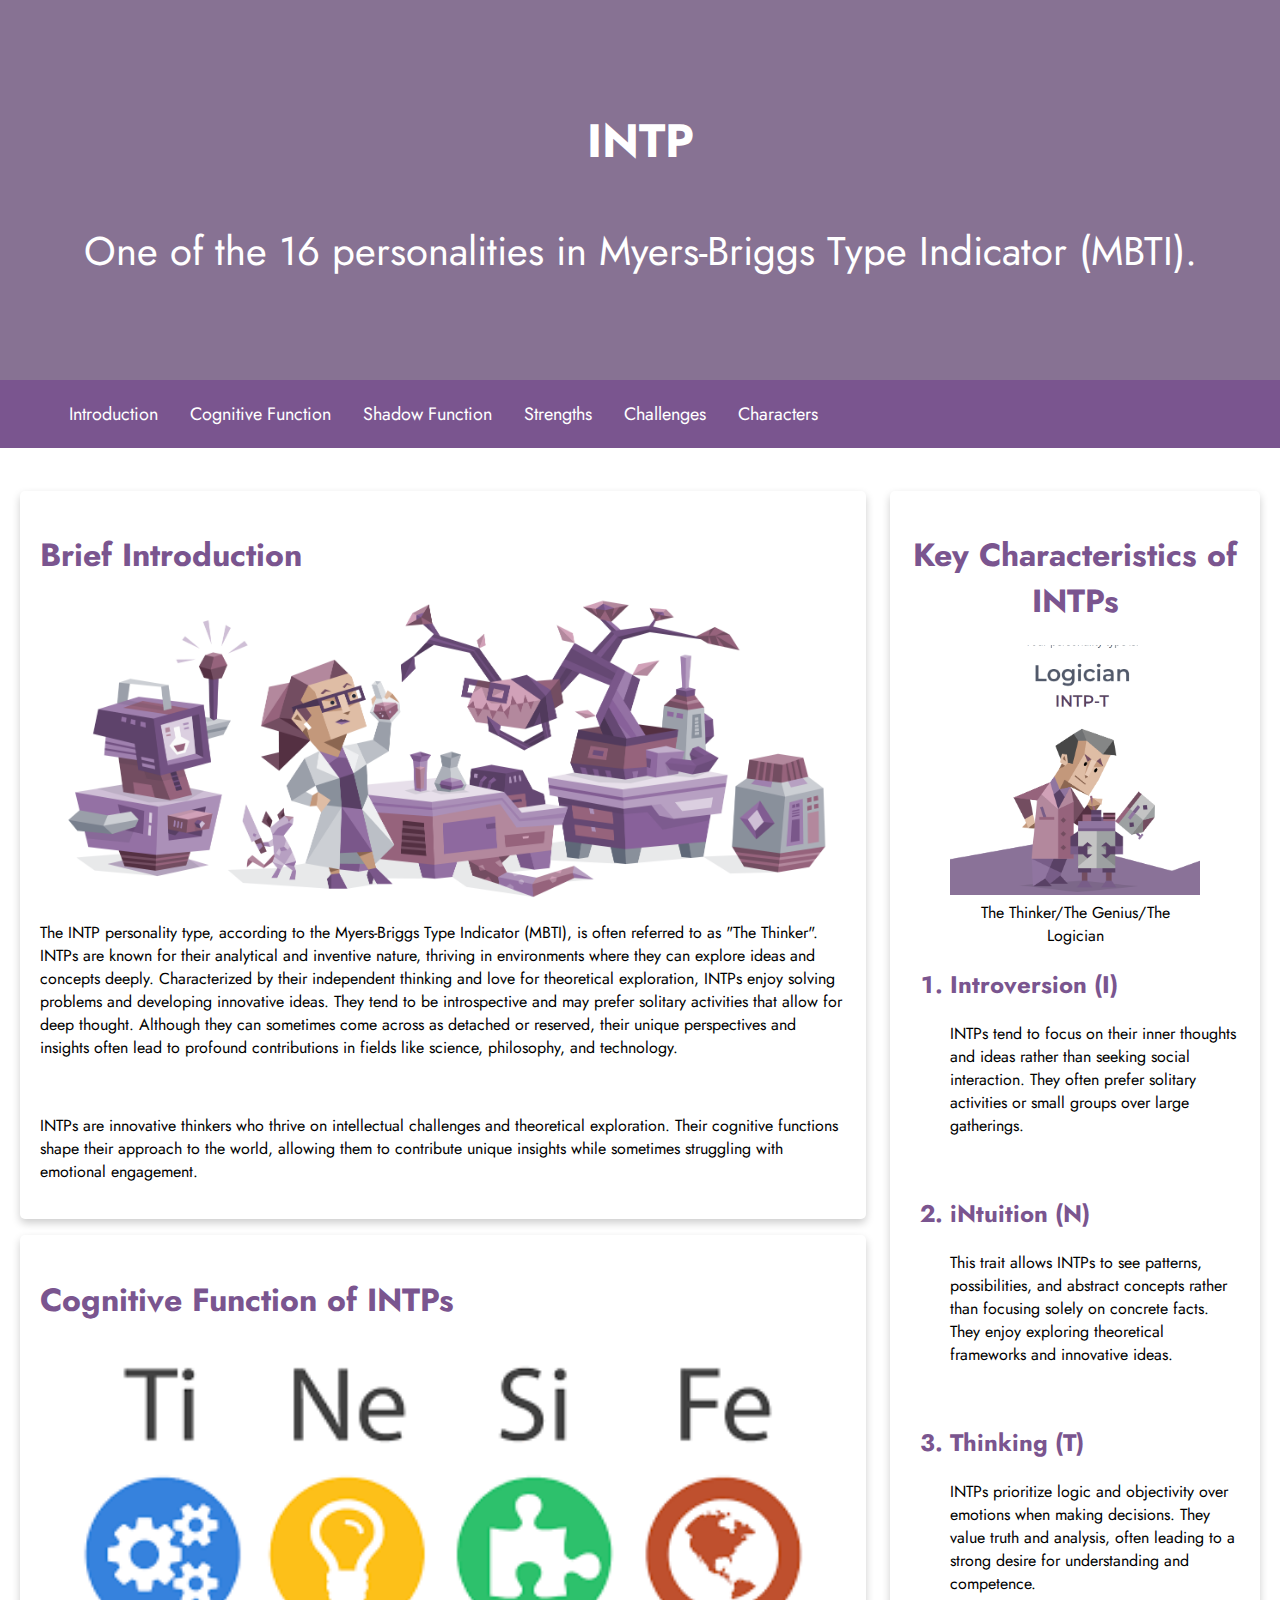
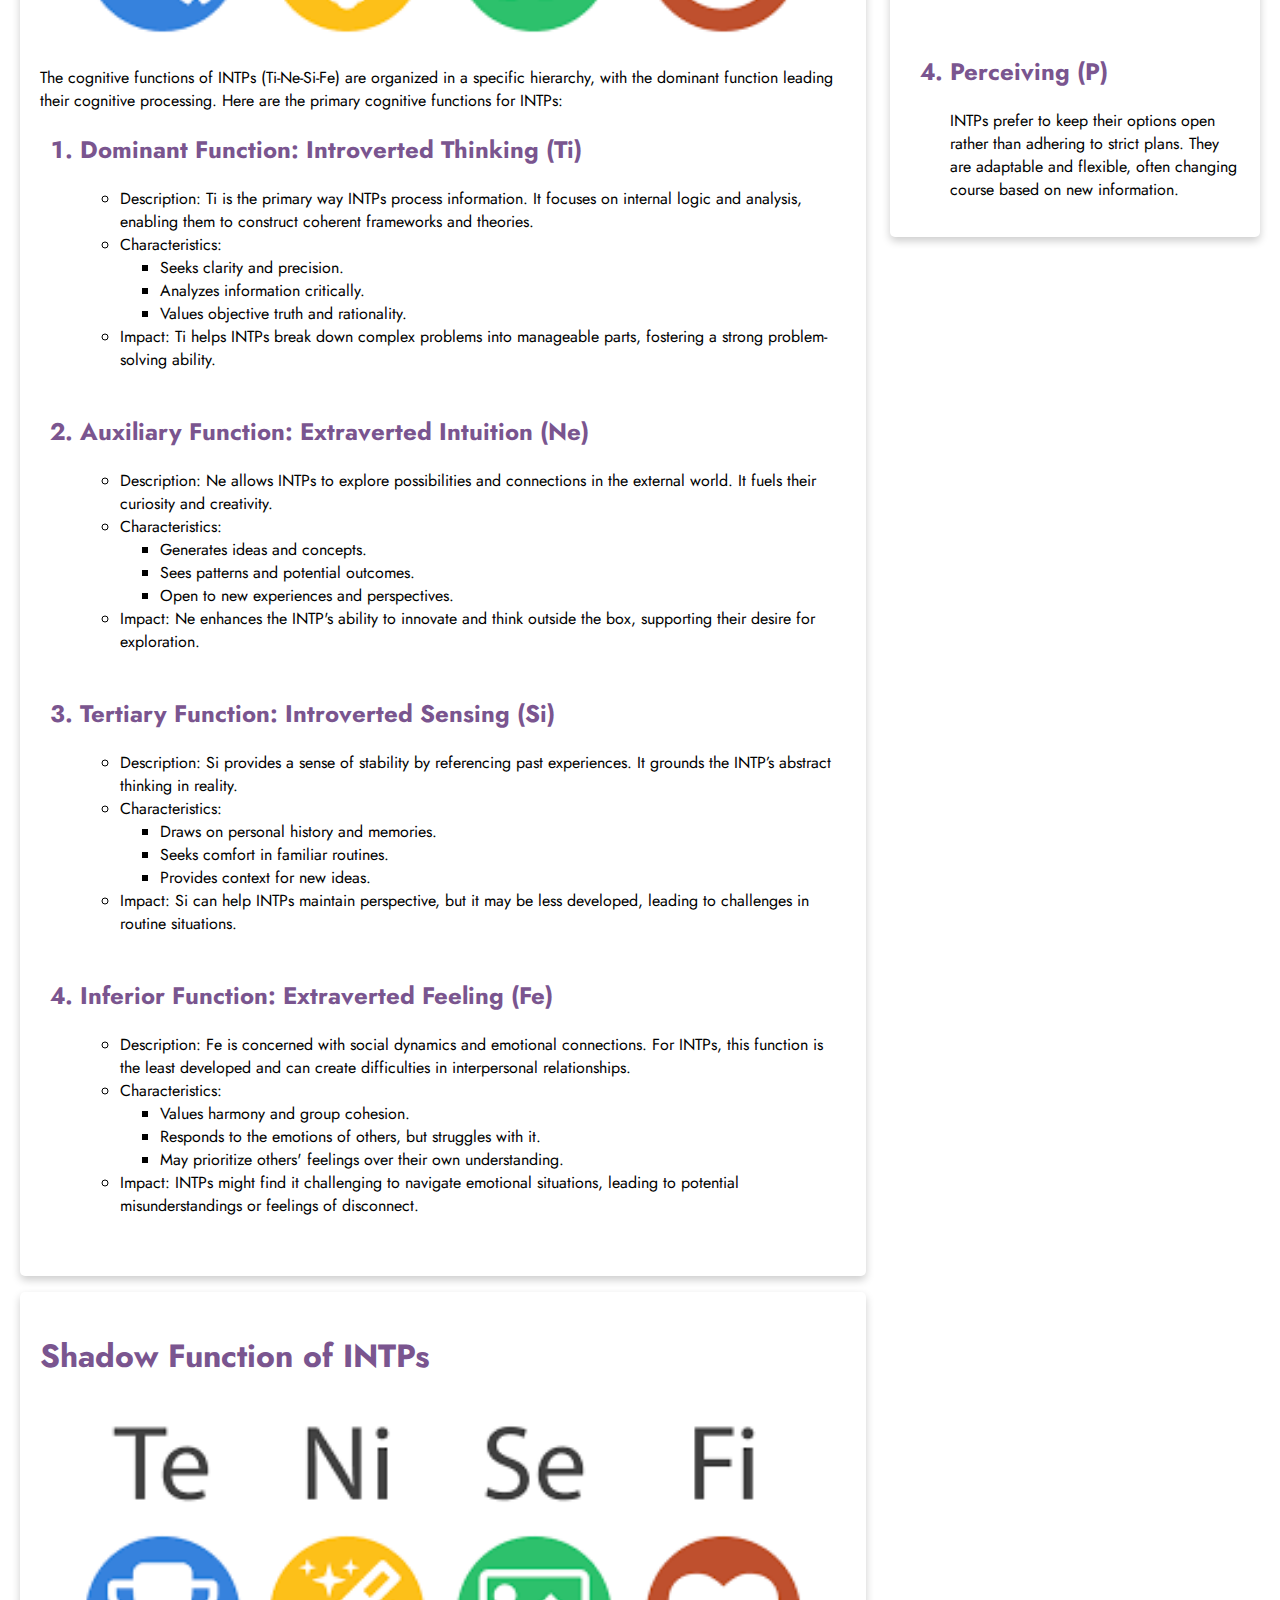
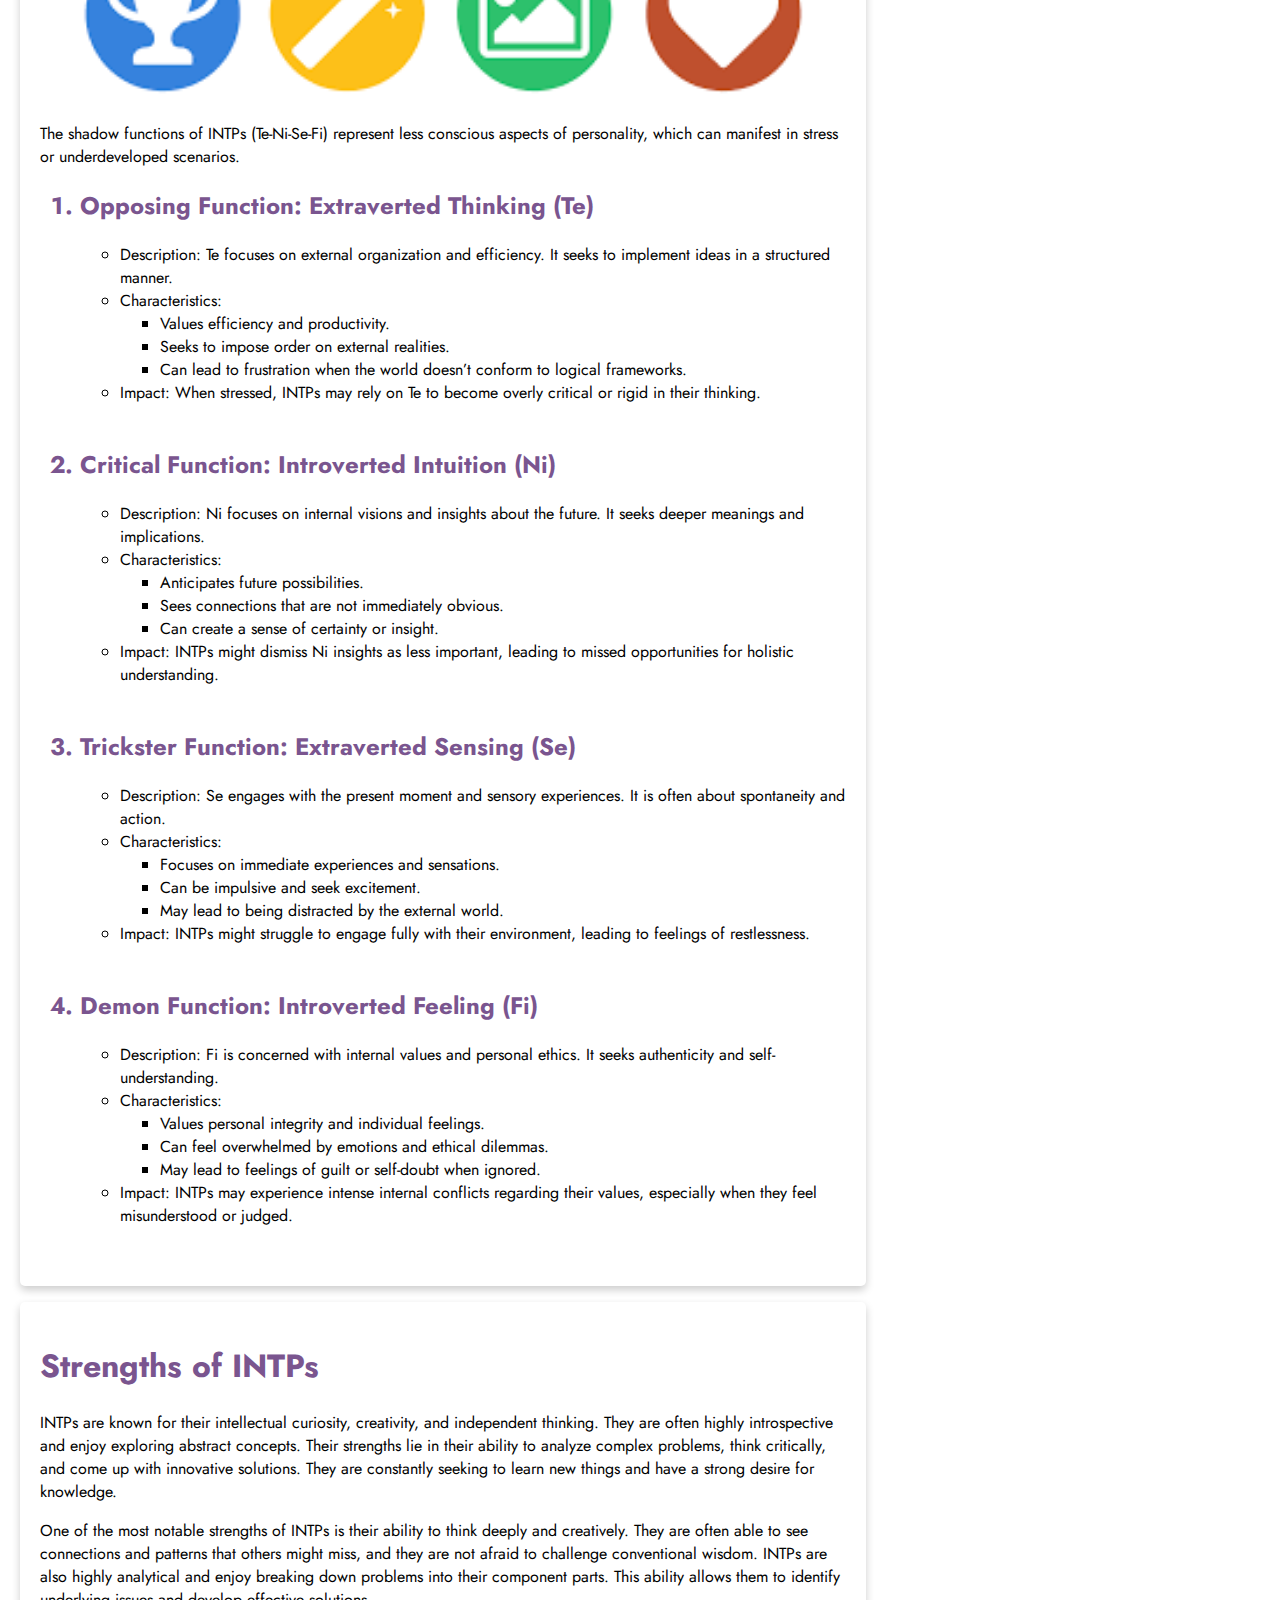
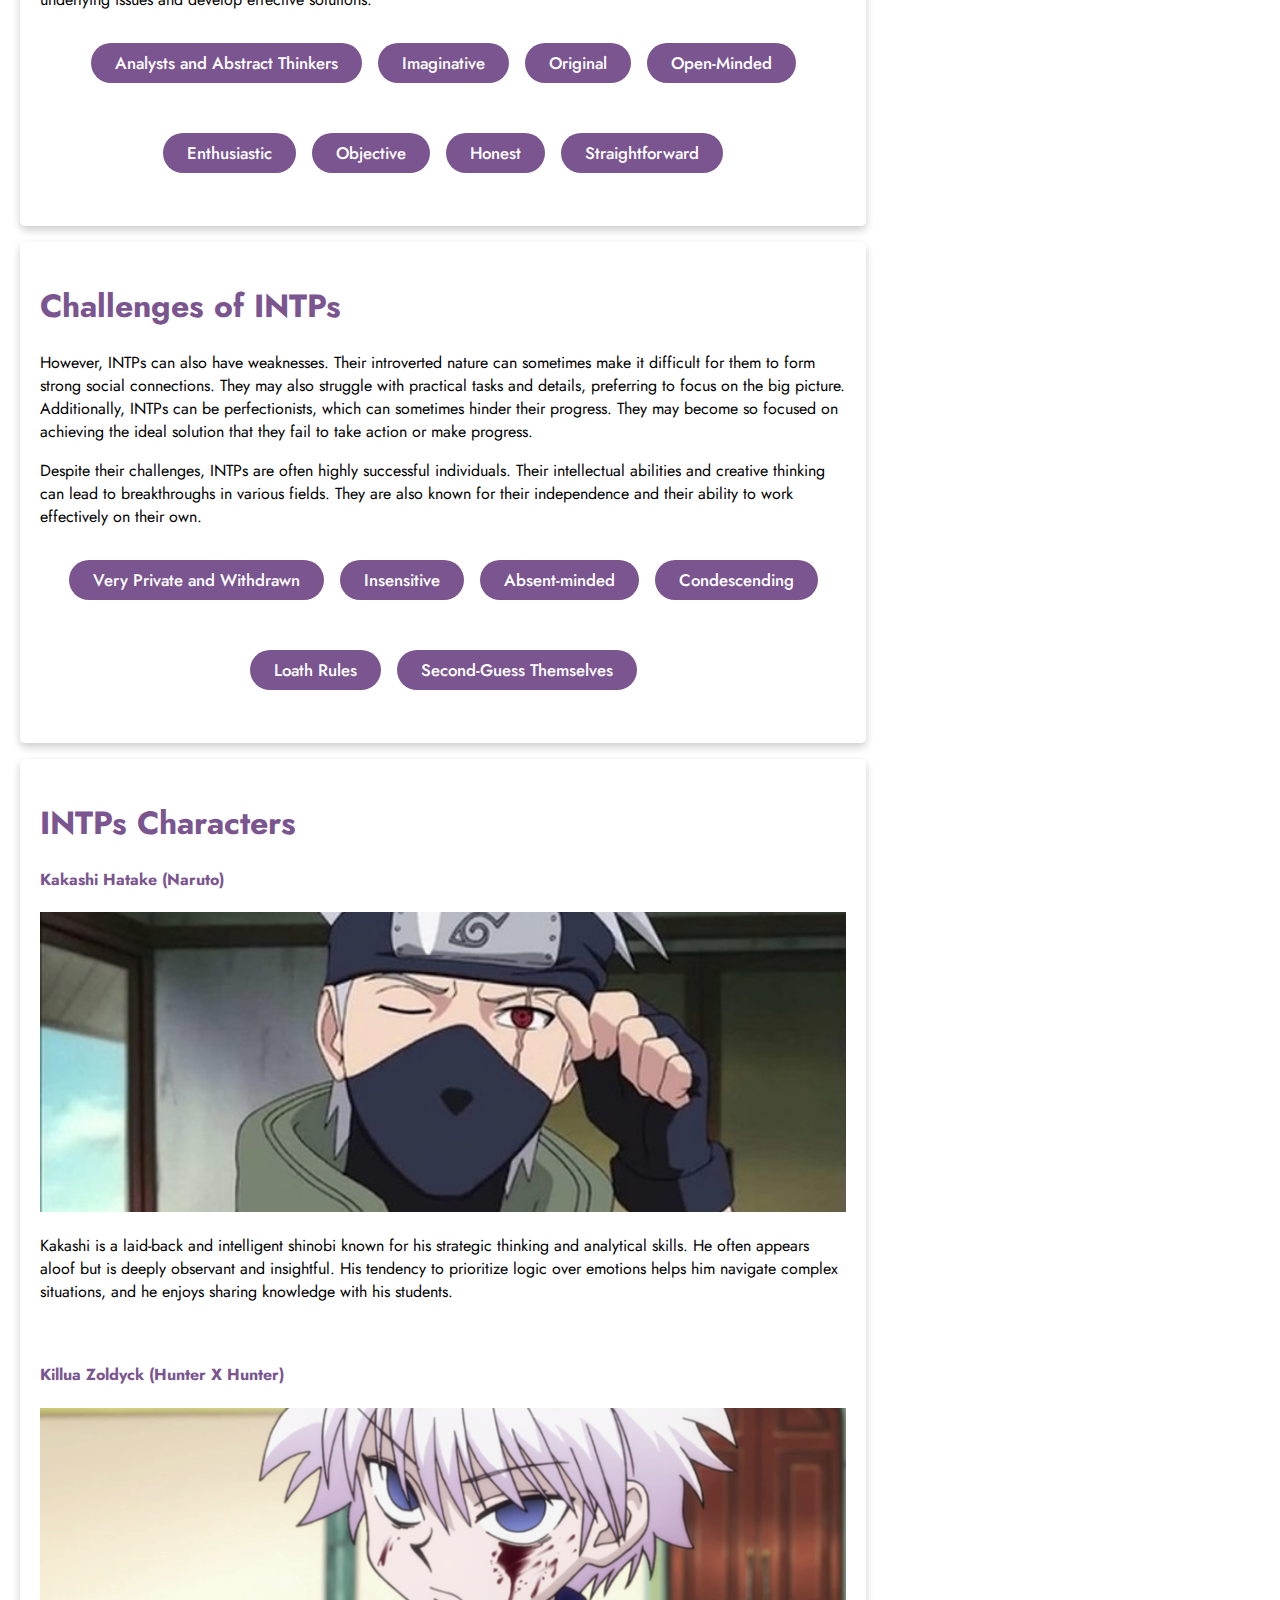
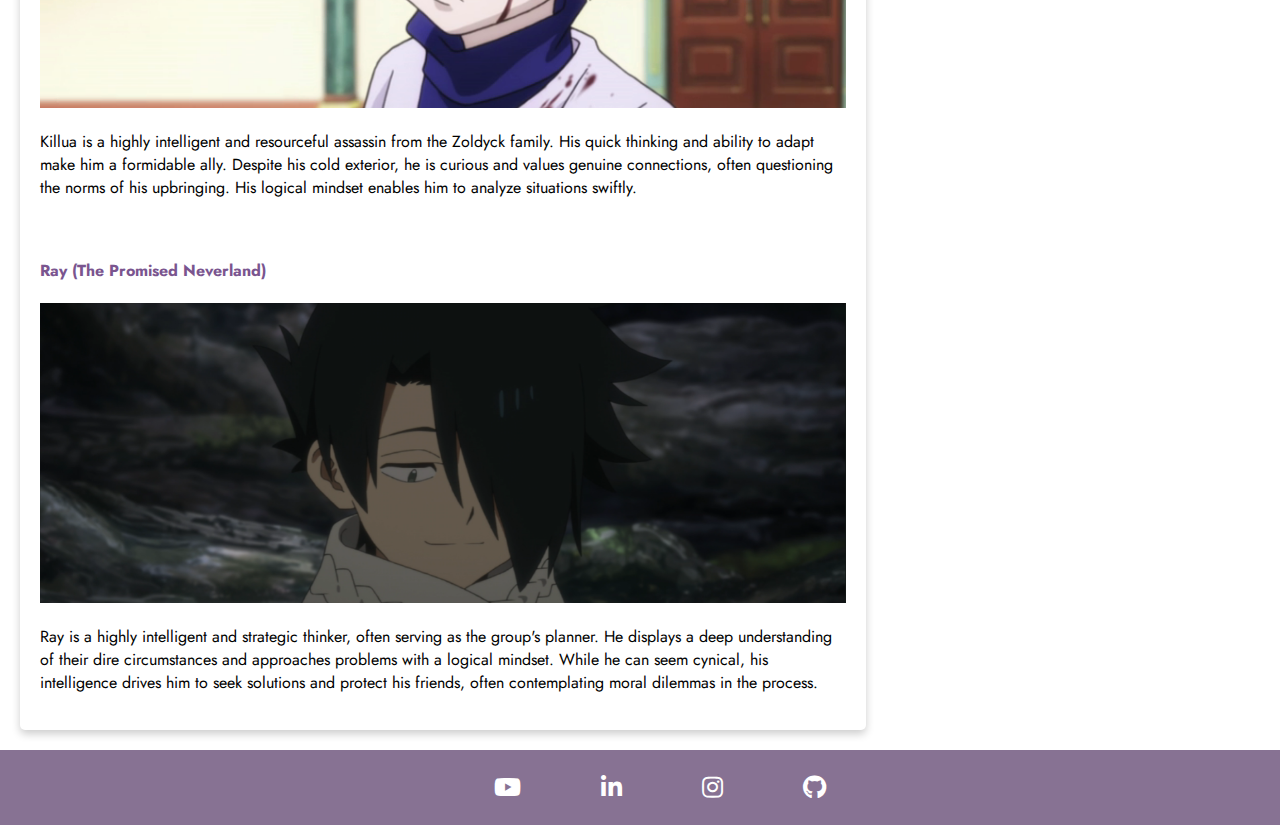
==== commit e8aca9c8: "Update and rename web.html to index.html" ====
--- a/index.html
+++ b/index.html
@@ -1,173 +1,230 @@
-<!DOCTYPE html>
-<html>
-    <head>
-        <meta name="viewport" content="width=device-width, initial-scale=1.0">
-        <meta charset="utf-8">
-        <title>INTP</title>
-        <link rel="stylesheet" href="style.css"
-        <link rel="preconnect" href="https://fonts.googleapis.com">
-        <link rel="preconnect" href="https://fonts.gstatic.com" crossorigin>
-        <link href="https://fonts.googleapis.com/css2?family=Jost:ital,wght@0,100..900;1,100..900&display=swap" rel="stylesheet">
-    </head>
-    <body>
-        <div class="jumbotron">
-            <h1>INTP</h1>
-            <p>One of the 16 personalities in Myers-Briggs Type Indicator (MBTI).</p>
-        </div>
-        <nav>
-            <ul>
-                <li><a href="#brief">Introduction</a></li>
-                <li><a href="#cognitive">Cognitive Function</a></li>
-                <li><a href="#shadow">Shadow Function</a></li>
-                <li><a href="#strengths">Strengths</a></li>
-                <li><a href="#challanges">Challanges</a></li>
-                <li><a href="#characters">Characters</a></li>
-            </ul>
-        </nav><br/>
-
-        <main>
-            <div id="content">
-                <article class="card">
-                    <h2 id="brief">Brief Introduction</h2>
-                        <p>The INTP personality type, according to the Myers-Briggs Type Indicator (MBTI), is often referred to as "The Thinker". INTPs are known for their analytical and inventive nature, thriving in environments where they can explore ideas and concepts deeply. Characterized by their independent thinking and love for theoretical exploration, INTPs enjoy solving problems and developing innovative ideas. They tend to be introspective and may prefer solitary activities that allow for deep thought. Although they can sometimes come across as detached or reserved, their unique perspectives and insights often lead to profound contributions in fields like science, philosophy, and technology.</p><br/>
-                        <p>INTPs are innovative thinkers who thrive on intellectual challenges and theoretical exploration. Their cognitive functions shape their approach to the world, allowing them to contribute unique insights while sometimes struggling with emotional engagement.</p>
-                </article>
-                
-                <article id="cognitive" class="card">
-                    <h2 id="cognitive">Cognitive Function of INTPs</h2>
-                    <img src="intp.png" alt="cognitive" width="700px" class="featured-image">
-                    <p>The cognitive functions of INTPs (Ti-Ne-Si-Fe) are organized in a specific hierarchy, with the dominant function leading their cognitive processing. Here are the primary cognitive functions for INTPs:</p>
-                    <ol>
-                    <li>Dominant Function: Introverted Thinking (Ti)</li>
-                      <ul>
-                        <li>Description: Ti is the primary way INTPs process information. It focuses on internal logic and analysis, enabling them to construct coherent frameworks and theories.</li>
-                        <li>Characteristics:</li>
-                        <ul>
-                           <li>Seeks clarity and precision.</li>
-                           <li>Analyzes information critically.</li>
-                           <li>Values objective truth and rationality.</li>
-                        </ul>
-                        <li>Impact: Ti helps INTPs break down complex problems into manageable parts, fostering a strong problem-solving ability.</li>
-                      </ul>
-
-                     <li>Auxiliary Function: Extraverted Intuition (Ne)</li>
-                      <ul>
-                          <li>Description: Ne allows INTPs to explore possibilities and connections in the external world. It fuels their curiosity and creativity.</li>
-                          <li>Characteristics:</li>
-                           <ul>
-                               <li>Generates ideas and concepts.</li>
-                               <li>Sees patterns and potential outcomes.</li>
-                               <li>Open to new experiences and perspectives.</li>
-                           </ul>
-                          <li>Impact: Ne enhances the INTP's ability to innovate and think outside the box, supporting their desire for exploration.</li>
-                      </ul>
-                    
-                     <li>Tertiary Function: Introverted Sensing (Si)</li>
-                      <ul>
-                          <li>Description: Si provides a sense of stability by referencing past experiences. It grounds the INTP’s abstract thinking in reality.</li>
-                          <li>Characteristics:</li>
-                           <ul>
-                               <li>Draws on personal history and memories.</li>
-                               <li>Seeks comfort in familiar routines.</li>
-                               <li>Provides context for new ideas.</li>
-                           </ul>
-                          <li>Impact: Si can help INTPs maintain perspective, but it may be less developed, leading to challenges in routine situations.</li>
-                      </ul>
-
-                     <li>Inferior Function: Extraverted Feeling (Fe)</li>
-                      <ul>
-                          <li>Description: Fe is concerned with social dynamics and emotional connections. For INTPs, this function is the least developed and can create difficulties in interpersonal relationships.</li>
-                          <li>Characteristics:</li>
-                           <ul>
-                               <li>Values harmony and group cohesion.</li>
-                               <li>Responds to the emotions of others, but struggles with it.</li>
-                               <li>May prioritize others' feelings over their own understanding.</li>
-                           </ul>
-                            <li>Impact: INTPs might find it challenging to navigate emotional situations, leading to potential misunderstandings or feelings of disconnect.</li>
-                       </ul>
-                    </ol>
-                </article>
-
-                <article id="shadow" class="card">
-                    <h2 id="shadow">Shadow Function of INTPs</h2>
-                    <img src="geografis.jpg" alt="shadow" width="700px" class="featured-image">
-                    <p>The shadow functions of INTPs (Te-Ni-Se-Fi) represent less conscious aspects of personality, which can manifest in stress or underdeveloped scenarios.</p>
-                     <ol>Opposing Function: Extraverted Thinking (Te)</ol>
-                      <ul>Description: Te focuses on external organization and efficiency. It seeks to implement ideas in a structured manner.</ul>
-                      <ul>Characteristics:</ul>
-                       <ul>Values efficiency and productivity.</ul>
-                       <ul>Seeks to impose order on external realities.</ul>
-                       <ul>Can lead to frustration when the world doesn’t conform to logical frameworks.</ul>
-                      <ul>Impact: When stressed, INTPs may rely on Te to become overly critical or rigid in their thinking.</ul>
-
-                     <ol>Critical Function: Introverted Intuition (Ni)</ol>
-                      <ul>Description: Ni focuses on internal visions and insights about the future. It seeks deeper meanings and implications.</ul>
-                      <ul>Characteristics:</ul>
-                       <ul>Anticipates future possibilities.</ul>
-                       <ul>Sees connections that are not immediately obvious.</ul>
-                       <ul>Can create a sense of certainty or insight.</ul>
-                      <ul>Impact: INTPs might dismiss Ni insights as less important, leading to missed opportunities for holistic understanding.</ul>
-
-                     <ol>Trickster Function: Extraverted Sensing (Se)</ol>
-                      <ul>Description: Se engages with the present moment and sensory experiences. It is often about spontaneity and action.</ul>
-                      <ul>Characteristics:</ul>
-                       <ul>Focuses on immediate experiences and sensations.</ul>
-                       <ul>Can be impulsive and seek excitement.</ul>
-                       <ul>May lead to being distracted by the external world.</ul>
-                      <ul>Impact: INTPs might struggle to engage fully with their environment, leading to feelings of restlessness.</ul>
-
-                     <ol>Demon Function: Introverted Feeling (Fi)</ol>
-                      <ul>Description: Fi is concerned with internal values and personal ethics. It seeks authenticity and self-understanding.</ul>
-                      <ul>Xharacteristics:</ul>
-                       <ul>Values personal integrity and individual feelings.</ul>
-                       <ul>Can feel overwhelmed by emotions and ethical dilemmas.</ul>
-                       <ul>May lead to feelings of guilt or self-doubt when ignored.</ul>
-                      <ul>Impact: INTPs may experience intense internal conflicts regarding their values, especially when they feel misunderstood or judged.</ul>
-                </article>
-
-                <article id="strengths" class="card">
-                    <h2 id="strengths">Strengths of INTPs</h2>
-                    <p>INTPs are known for their intellectual curiosity, creativity, and independent thinking. They are often highly introspective and enjoy exploring abstract concepts. Their strengths lie in their ability to analyze complex problems, think critically, and come up with innovative solutions. They are constantly seeking to learn new things and have a strong desire for knowledge. </p><br/>
-                    <p>One of the most notable strengths of INTPs is their ability to think deeply and creatively. They are often able to see connections and patterns that others might miss, and they are not afraid to challenge conventional wisdom. INTPs are also highly analytical and enjoy breaking down problems into their component parts. This ability allows them to identify underlying issues and develop effective solutions.</p>
-                </article>
-
-                <article id="challanges" class="card">
-                    <h2 id="challanges">Challanges of INTPs</h2>
-                    <p>However, INTPs can also have weaknesses. Their introverted nature can sometimes make it difficult for them to form strong social connections. They may also struggle with practical tasks and details, preferring to focus on the big picture. Additionally, INTPs can be perfectionists, which can sometimes hinder their progress. They may become so focused on achieving the ideal solution that they fail to take action or make progress</p><br/>
-                    <p>Despite their challenges, INTPs are often highly successful individuals. Their intellectual abilities and creative thinking can lead to breakthroughs in various fields. They are also known for their independence and their ability to work effectively on their own.</p>
-                </article>
-
-                <article id="characters" class="card">
-                    <h2 id="characters">INTPs Characters</h2>
-                    <h3>Kakashi Hatake (Naruto)</h3>
-                    <p>Kakashi is a laid-back and intelligent shinobi known for his strategic thinking and analytical skills. He often appears aloof but is deeply observant and insightful. His tendency to prioritize logic over emotions helps him navigate complex situations, and he enjoys sharing knowledge with his students.</p><br/>
-                    <h3>Killua Zoldyck (Hunter X Hunter)</h3>
-                    <p>Killua is a highly intelligent and resourceful assassin from the Zoldyck family. His quick thinking and ability to adapt make him a formidable ally. Despite his cold exterior, he is curious and values genuine connections, often questioning the norms of his upbringing. His logical mindset enables him to analyze situations swiftly.</p><br/>
-                    <h3>Ray (The Promised Neverland)</h3>
-                    <p>Ray is a highly intelligent and strategic thinker, often serving as the group's planner. He displays a deep understanding of their dire circumstances and approaches problems with a logical mindset. While he can seem cynical, his intelligence drives him to seek solutions and protect his friends, often contemplating moral dilemmas in the process.</p>
-                </article>
-            </div>
-        </body>
-
-        <aside>
-            <article id="characteristics" class="card">
-                <header>
-                <h2>Key Characteristics of INTPs</h2>
-                    <p>The Thinker/The Genius/The Logician</p>
-                        <img src="Bandung_coa.png" alt="intp">
-                </header>
-                <section>
-                    <ol>Introversion (I)</ol>
-                    <p>INTPs tend to focus on their inner thoughts and ideas rather than seeking social interaction. They often prefer solitary activities or small groups over large gatherings.</p><br/>
-                    <ol>iNtuition (N)</ol>
-                    <p>This trait allows INTPs to see patterns, possibilities, and abstract concepts rather than focusing solely on concrete facts. They enjoy exploring theoretical frameworks and innovative ideas.</p><br/>
-                    <ol>Thinking (T)</ol>
-                    <p>INTPs prioritize logic and objectivity over emotions when making decisions. They value truth and analysis, often leading to a strong desire for understanding and competence.</p><br/>
-                    <ol>Perceiving (P)</ol>
-                    <p>INTPs prefer to keep their options open rather than adhering to strict plans. They are adaptable and flexible, often changing course based on new information.</p>
-                </section>
-            </article>
-        </aside>
-        </main>
-<footer>&copy; 2024, Nadjmi F</footer>
-<html>
+<!DOCTYPE html>
+<html>
+    <head>
+        <meta name="viewport" content="width=device-width, initial-scale=1.0">
+        <meta charset="utf-8">
+        <title>INTP</title>
+        <link rel="stylesheet" href="web.css"
+        <link rel="preconnect" href="https://fonts.googleapis.com">
+        <link rel="preconnect" href="https://fonts.gstatic.com" crossorigin>
+        <link href="https://fonts.googleapis.com/css2?family=Jost:ital,wght@0,100..900;1,100..900&display=swap" rel="stylesheet">
+        <link rel="stylesheet" href="https://cdnjs.cloudflare.com/ajax/libs/font-awesome/5.15.4/css/all.min.css"
+        integrity="sha512-1ycn6IcaQQ40/MKBW2W4Rhis/DbILU74C1vSrLJxCq57o941Ym01SwNsOMqvEBFlcgUa6xLiPY/NS5R+E6ztJQ=="
+        crossorigin="anonymous"
+        referrerpolicy="no-referrer">
+    </head>
+    <body>
+        <div class="jumbotron">
+            <h3>INTP</h3>
+            <p>One of the 16 personalities in Myers-Briggs Type Indicator (MBTI).</p>
+        </div>
+        <nav>
+            <ul>
+                <li><a href="#brief">Introduction</a></li>
+                <li><a href="#cognitive">Cognitive Function</a></li>
+                <li><a href="#shadow">Shadow Function</a></li>
+                <li><a href="#strengths">Strengths</a></li>
+                <li><a href="#challenges">Challenges</a></li>
+                <li><a href="#characters">Characters</a></li>
+            </ul>
+        </nav><br/>
+
+        <main>
+            <div id="content">
+                <article class="card">
+                    <h1 id="brief">Brief Introduction</h1>
+                    <img src="intp.png" alt="cognitive" width="700px" class="featured-image">
+                        <p>The INTP personality type, according to the Myers-Briggs Type Indicator (MBTI), is often referred to as "The Thinker". INTPs are known for their analytical and inventive nature, thriving in environments where they can explore ideas and concepts deeply. Characterized by their independent thinking and love for theoretical exploration, INTPs enjoy solving problems and developing innovative ideas. They tend to be introspective and may prefer solitary activities that allow for deep thought. Although they can sometimes come across as detached or reserved, their unique perspectives and insights often lead to profound contributions in fields like science, philosophy, and technology.</p><br/>
+                        <p>INTPs are innovative thinkers who thrive on intellectual challenges and theoretical exploration. Their cognitive functions shape their approach to the world, allowing them to contribute unique insights while sometimes struggling with emotional engagement.</p>
+                </article>
+                
+                <article id="cognitive" class="card">
+                    <h1 id="cognitive">Cognitive Function of INTPs</h1>
+                    <img src="cognitive.png" alt="cognitive" width="700px" class="featured-image">
+                    <p>The cognitive functions of INTPs (Ti-Ne-Si-Fe) are organized in a specific hierarchy, with the dominant function leading their cognitive processing. Here are the primary cognitive functions for INTPs:</p>
+                    <ol>
+                    <h2><li>Dominant Function: Introverted Thinking (Ti)</li></h2>
+                      <ul>
+                        <li>Description: Ti is the primary way INTPs process information. It focuses on internal logic and analysis, enabling them to construct coherent frameworks and theories.</li>
+                        <li>Characteristics:</li>
+                        <ul>
+                           <li>Seeks clarity and precision.</li>
+                           <li>Analyzes information critically.</li>
+                           <li>Values objective truth and rationality.</li>
+                        </ul>
+                        <li>Impact: Ti helps INTPs break down complex problems into manageable parts, fostering a strong problem-solving ability.</li>
+                      </ul><br/>
+
+                     <h2><li>Auxiliary Function: Extraverted Intuition (Ne)</li></h2>
+                      <ul>
+                          <li>Description: Ne allows INTPs to explore possibilities and connections in the external world. It fuels their curiosity and creativity.</li>
+                          <li>Characteristics:</li>
+                           <ul>
+                               <li>Generates ideas and concepts.</li>
+                               <li>Sees patterns and potential outcomes.</li>
+                               <li>Open to new experiences and perspectives.</li>
+                           </ul>
+                          <li>Impact: Ne enhances the INTP's ability to innovate and think outside the box, supporting their desire for exploration.</li>
+                      </ul><br/>
+                    
+                     <h2><li>Tertiary Function: Introverted Sensing (Si)</li></h2>
+                      <ul>
+                          <li>Description: Si provides a sense of stability by referencing past experiences. It grounds the INTP’s abstract thinking in reality.</li>
+                          <li>Characteristics:</li>
+                           <ul>
+                               <li>Draws on personal history and memories.</li>
+                               <li>Seeks comfort in familiar routines.</li>
+                               <li>Provides context for new ideas.</li>
+                           </ul>
+                          <li>Impact: Si can help INTPs maintain perspective, but it may be less developed, leading to challenges in routine situations.</li>
+                      </ul><br/>
+
+                     <h2><li>Inferior Function: Extraverted Feeling (Fe)</li></h2>
+                      <ul>
+                          <li>Description: Fe is concerned with social dynamics and emotional connections. For INTPs, this function is the least developed and can create difficulties in interpersonal relationships.</li>
+                          <li>Characteristics:</li>
+                           <ul>
+                               <li>Values harmony and group cohesion.</li>
+                               <li>Responds to the emotions of others, but struggles with it.</li>
+                               <li>May prioritize others' feelings over their own understanding.</li>
+                           </ul>
+                            <li>Impact: INTPs might find it challenging to navigate emotional situations, leading to potential misunderstandings or feelings of disconnect.</li>
+                       </ul><br/>
+                    </ol>
+                </article>
+
+                <article id="shadow" class="card">
+                    <h1 id="shadow">Shadow Function of INTPs</h1>
+                    <img src="shadow.png" alt="shadow" width="700px" class="featured-image">
+                    <p>The shadow functions of INTPs (Te-Ni-Se-Fi) represent less conscious aspects of personality, which can manifest in stress or underdeveloped scenarios.</p>
+                     <ol>
+                        <h2><li>Opposing Function: Extraverted Thinking (Te)</li></h2>
+                        <ul>
+                            <li>Description: Te focuses on external organization and efficiency. It seeks to implement ideas in a structured manner.</li>
+                            <li>Characteristics:</li>
+                            <ul>
+                                <li>Values efficiency and productivity.</li>
+                                <li>Seeks to impose order on external realities.</li>
+                                <li>Can lead to frustration when the world doesn’t conform to logical frameworks.</li>
+                            </ul>
+                            <li>Impact: When stressed, INTPs may rely on Te to become overly critical or rigid in their thinking.</li>
+                        </ul><br/>
+
+                        <h2><li>Critical Function: Introverted Intuition (Ni)</li></h2>
+                        <ul>
+                            <li>Description: Ni focuses on internal visions and insights about the future. It seeks deeper meanings and implications.</li>
+                            <li>Characteristics:</li>
+                            <ul>
+                                <li>Anticipates future possibilities.</li>
+                                <li>Sees connections that are not immediately obvious.</li>
+                                <li>Can create a sense of certainty or insight.</li>
+                            </ul>
+                            <li>Impact: INTPs might dismiss Ni insights as less important, leading to missed opportunities for holistic understanding.</li>
+                        </ul><br/>
+
+                     <h2><li>Trickster Function: Extraverted Sensing (Se)</li></h2>
+                        <ul>
+                            <li>Description: Se engages with the present moment and sensory experiences. It is often about spontaneity and action.</li>
+                            <li>Characteristics:</li>
+                            <ul>
+                                <li>Focuses on immediate experiences and sensations.</li>
+                                <li>Can be impulsive and seek excitement.</li>
+                                <li>May lead to being distracted by the external world.</li>
+                            </ul>
+                            <li>Impact: INTPs might struggle to engage fully with their environment, leading to feelings of restlessness.</li>
+                        </ul><br/>
+
+                     <h2><li>Demon Function: Introverted Feeling (Fi)</li></h2>
+                      <ul>
+                        <li>Description: Fi is concerned with internal values and personal ethics. It seeks authenticity and self-understanding.</li>
+                        <li>Characteristics:</li>
+                        <ul>
+                            <li>Values personal integrity and individual feelings.</li>
+                            <li>Can feel overwhelmed by emotions and ethical dilemmas.</li>
+                            <li>May lead to feelings of guilt or self-doubt when ignored.</li>
+                        </ul>
+                        <li>Impact: INTPs may experience intense internal conflicts regarding their values, especially when they feel misunderstood or judged.</li>
+                    </ul><br/>
+                </ol>
+                </article>
+
+                <article id="strengths" class="card">
+                    <h1 id="strengths">Strengths of INTPs</h1>
+                    <p>INTPs are known for their intellectual curiosity, creativity, and independent thinking. They are often highly introspective and enjoy exploring abstract concepts. Their strengths lie in their ability to analyze complex problems, think critically, and come up with innovative solutions. They are constantly seeking to learn new things and have a strong desire for knowledge. </p>
+                    <p>One of the most notable strengths of INTPs is their ability to think deeply and creatively. They are often able to see connections and patterns that others might miss, and they are not afraid to challenge conventional wisdom. INTPs are also highly analytical and enjoy breaking down problems into their component parts. This ability allows them to identify underlying issues and develop effective solutions.</p>
+                    <ul>
+                        <li><p>Analysts and Abstract Thinkers</p></li>
+                        <li><p>Imaginative</p></li>
+                        <li><p>Original</p></li>
+                        <li><p>Open-Minded</p></li>
+                        <li><p>Enthusiastic</p></li>
+                        <li><p>Objective</p></li>
+                        <li><p>Honest</p></li>
+                        <li><p>Straightforward</p></li>
+                    </ul>
+                </article>
+
+                <article id="challenges" class="card">
+                    <h1 id="challenges">Challenges of INTPs</h1>
+                    <p>However, INTPs can also have weaknesses. Their introverted nature can sometimes make it difficult for them to form strong social connections. They may also struggle with practical tasks and details, preferring to focus on the big picture. Additionally, INTPs can be perfectionists, which can sometimes hinder their progress. They may become so focused on achieving the ideal solution that they fail to take action or make progress.</p>
+                    <p>Despite their challenges, INTPs are often highly successful individuals. Their intellectual abilities and creative thinking can lead to breakthroughs in various fields. They are also known for their independence and their ability to work effectively on their own.</p>
+                    <ul>
+                        <li><p>Very Private and Withdrawn</p></li>
+                        <li><p>Insensitive</p></li>
+                        <li><p>Absent-minded</p></li>
+                        <li><p>Condescending</p></li>
+                        <li><p>Loath Rules</p></li>
+                        <li><p>Second-Guess Themselves</p></li>
+                    </ul>
+                </article>
+
+                <article id="characters" class="card">
+                    <h1 id="characters">INTPs Characters</h1>
+                    <h4>Kakashi Hatake (Naruto)</h4>
+                    <img src="kakashi.jpg" alt="kakashi" width="700px" class="featured-image">
+                    <p>Kakashi is a laid-back and intelligent shinobi known for his strategic thinking and analytical skills. He often appears aloof but is deeply observant and insightful. His tendency to prioritize logic over emotions helps him navigate complex situations, and he enjoys sharing knowledge with his students.</p><br/>
+                    <h4>Killua Zoldyck (Hunter X Hunter)</h4>
+                    <img src="killua.png" alt="killua" width="700px" class="featured-image">
+                    <p>Killua is a highly intelligent and resourceful assassin from the Zoldyck family. His quick thinking and ability to adapt make him a formidable ally. Despite his cold exterior, he is curious and values genuine connections, often questioning the norms of his upbringing. His logical mindset enables him to analyze situations swiftly.</p><br/>
+                    <h4>Ray (The Promised Neverland)</h4>
+                    <img src="ray.webp" alt="ray" width="700px" class="featured-image">
+                    <p>Ray is a highly intelligent and strategic thinker, often serving as the group's planner. He displays a deep understanding of their dire circumstances and approaches problems with a logical mindset. While he can seem cynical, his intelligence drives him to seek solutions and protect his friends, often contemplating moral dilemmas in the process.</p>
+                </article>
+            </div>
+        </body>
+
+        <aside>
+            <article id="characteristics" class="card">
+                <header>
+                <h1>Key Characteristics of INTPs</h1>
+                <figure>
+                    <img src="anotherintp.png" alt="intp" width="250px" height="250px">
+                    <figcaption>The Thinker/The Genius/The Logician</figcaption>
+                </figure>
+                </header>
+                <section>
+                    <ol>
+                        <h2><li>Introversion (I)</li></h2>
+                        <p>INTPs tend to focus on their inner thoughts and ideas rather than seeking social interaction. They often prefer solitary activities or small groups over large gatherings.</p><br/>
+                        <h2><li>iNtuition (N)</li></h2>
+                        <p>This trait allows INTPs to see patterns, possibilities, and abstract concepts rather than focusing solely on concrete facts. They enjoy exploring theoretical frameworks and innovative ideas.</p><br/>
+                        <h2><li>Thinking (T)</li></h2>
+                        <p>INTPs prioritize logic and objectivity over emotions when making decisions. They value truth and analysis, often leading to a strong desire for understanding and competence.</p><br/>
+                        <h2><li>Perceiving (P)</li></h2>
+                        <p>INTPs prefer to keep their options open rather than adhering to strict plans. They are adaptable and flexible, often changing course based on new information.</p>
+                    </ol>
+                </section>
+            </article>
+        </aside>
+        </main>
+    <footer>
+        <div class="social-media">
+        <ul>
+          <li><a href="https://youtube.com/@nxdjmi1625?si=LU76NbnGs055C0NW"><i class="fab fa-youtube"></i></a></li>
+          <li><a href="https://www.linkedin.com/in/nadjmi-fitria-mumpuni-303191234/"><i class="fab fa-linkedin-in"></i></a></li>
+          <li><a href='https://www.instagram.com/ncdjmii/'><i class="fab fa-instagram"></i></a></li>
+          <li><a href='https://github.com/nadjmxf'><i class="fab fa-github"></i></a></li>
+        </ul>
+      </div>
+    </footer>
+<html>
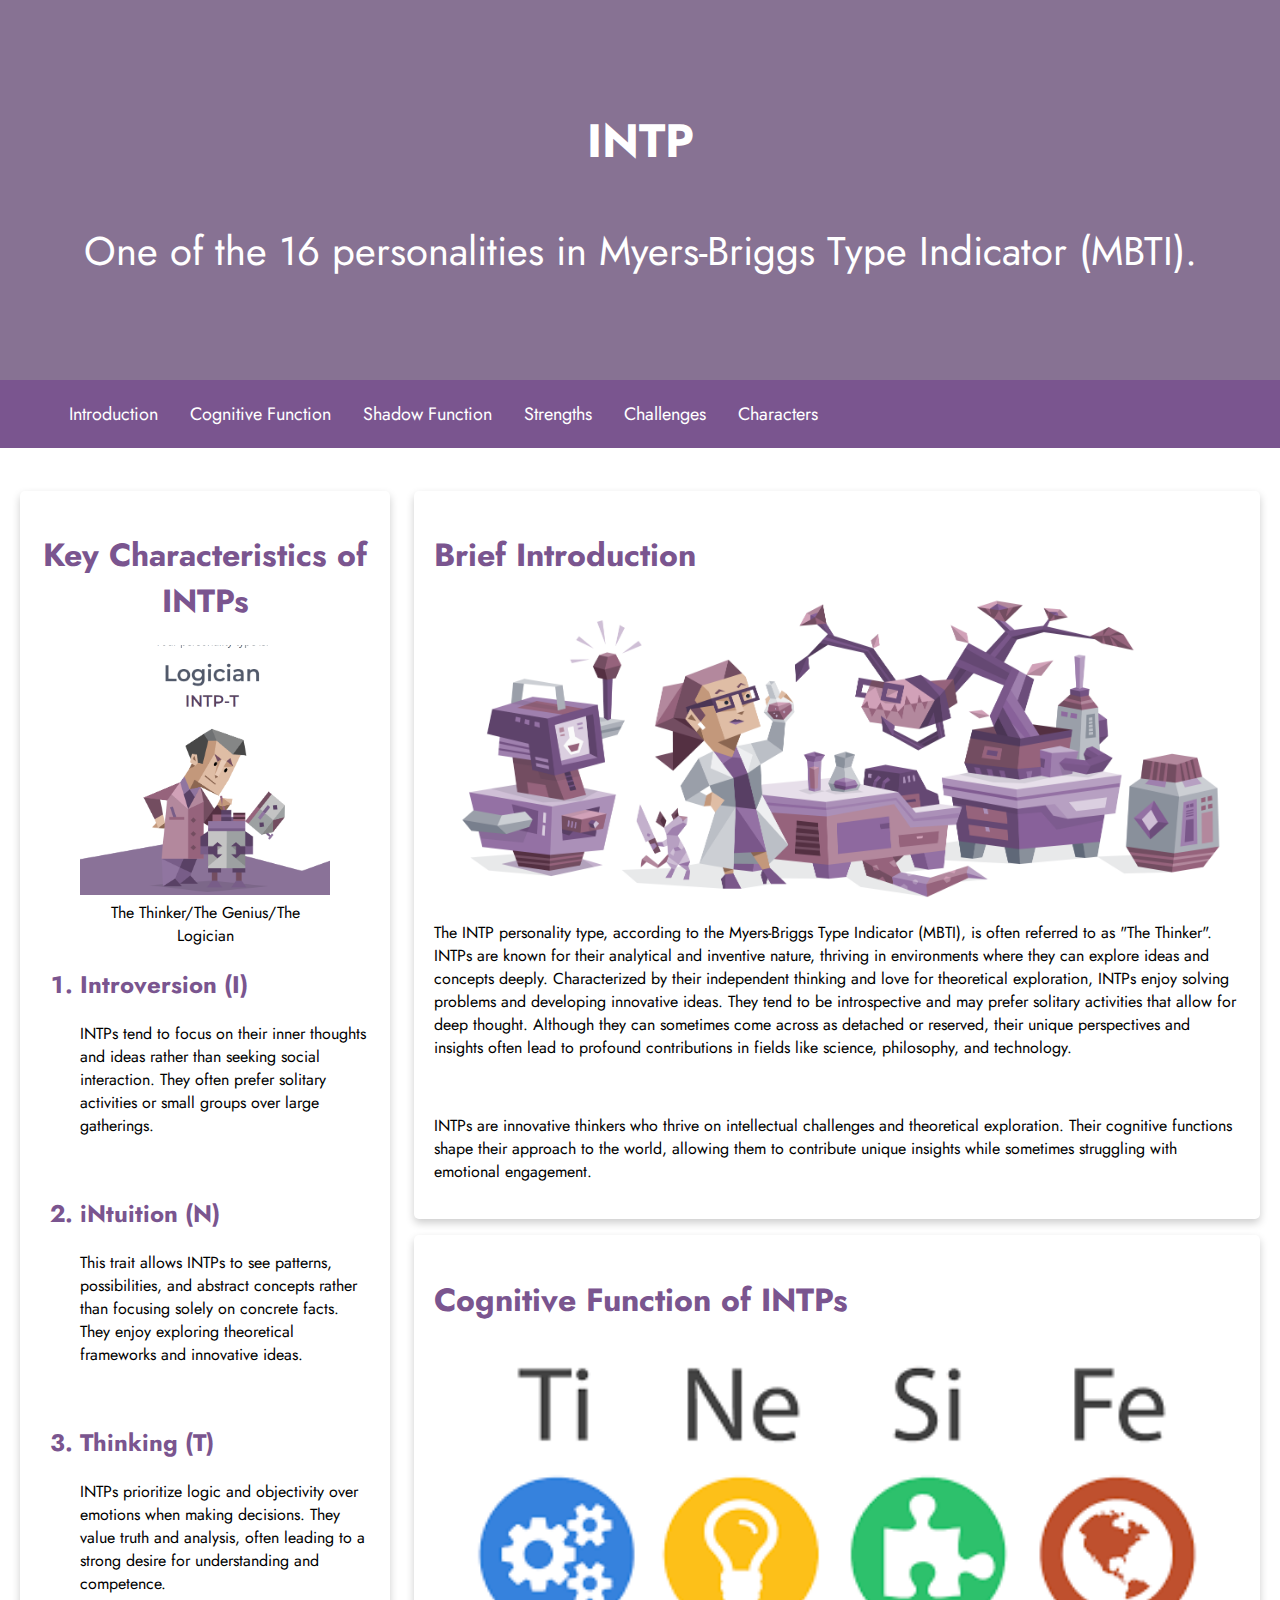
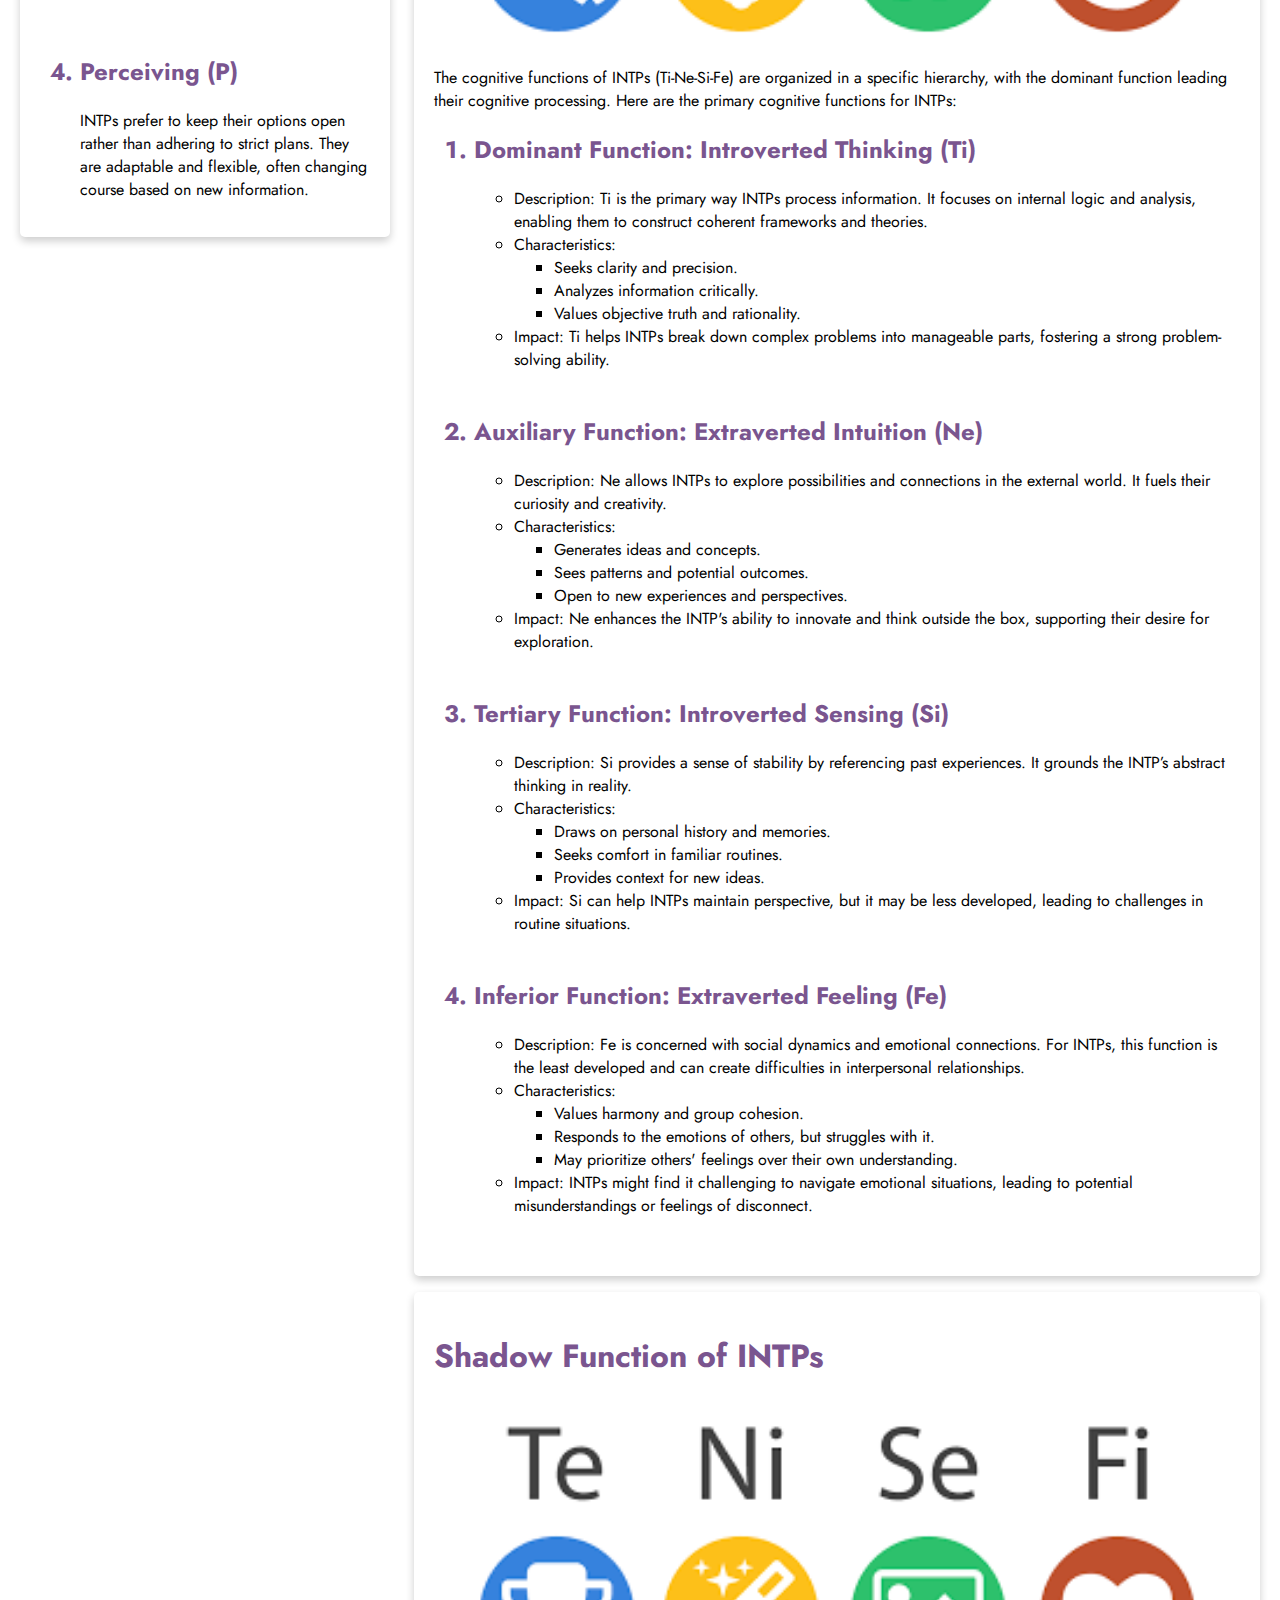
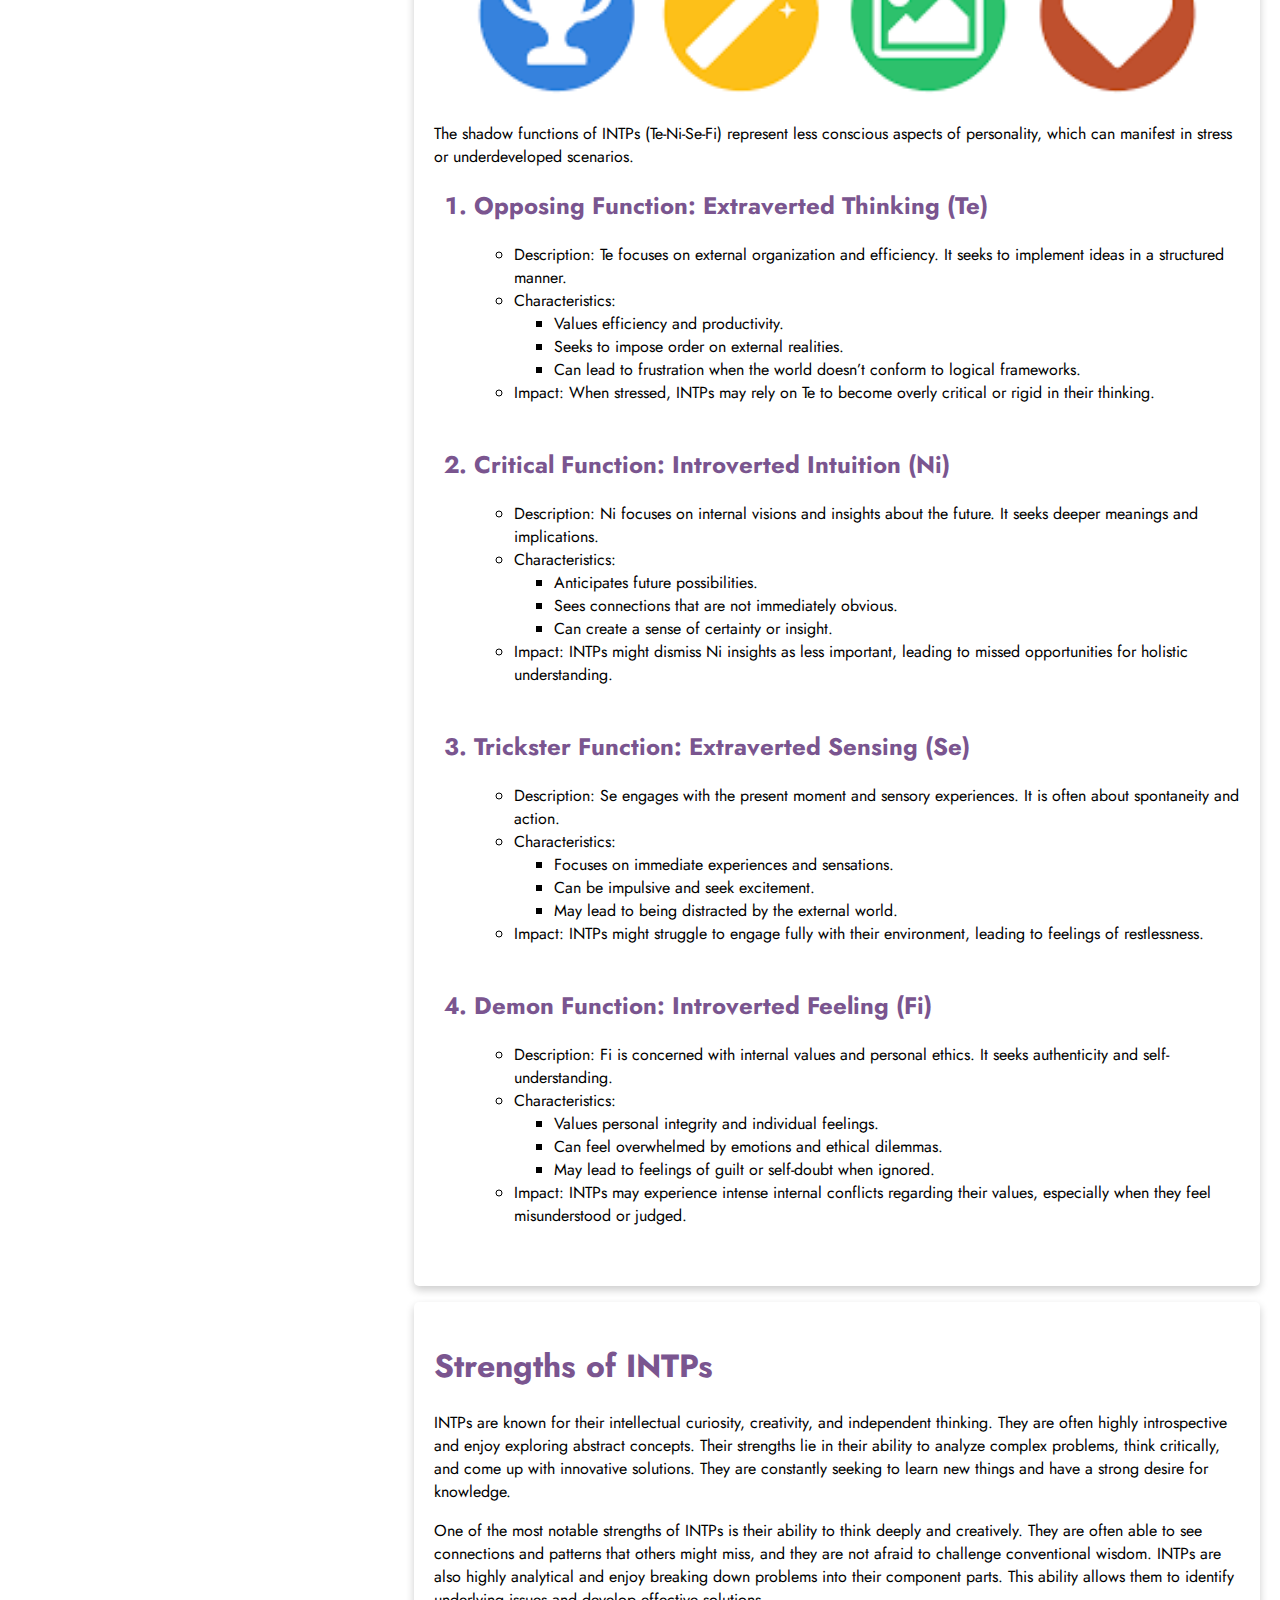
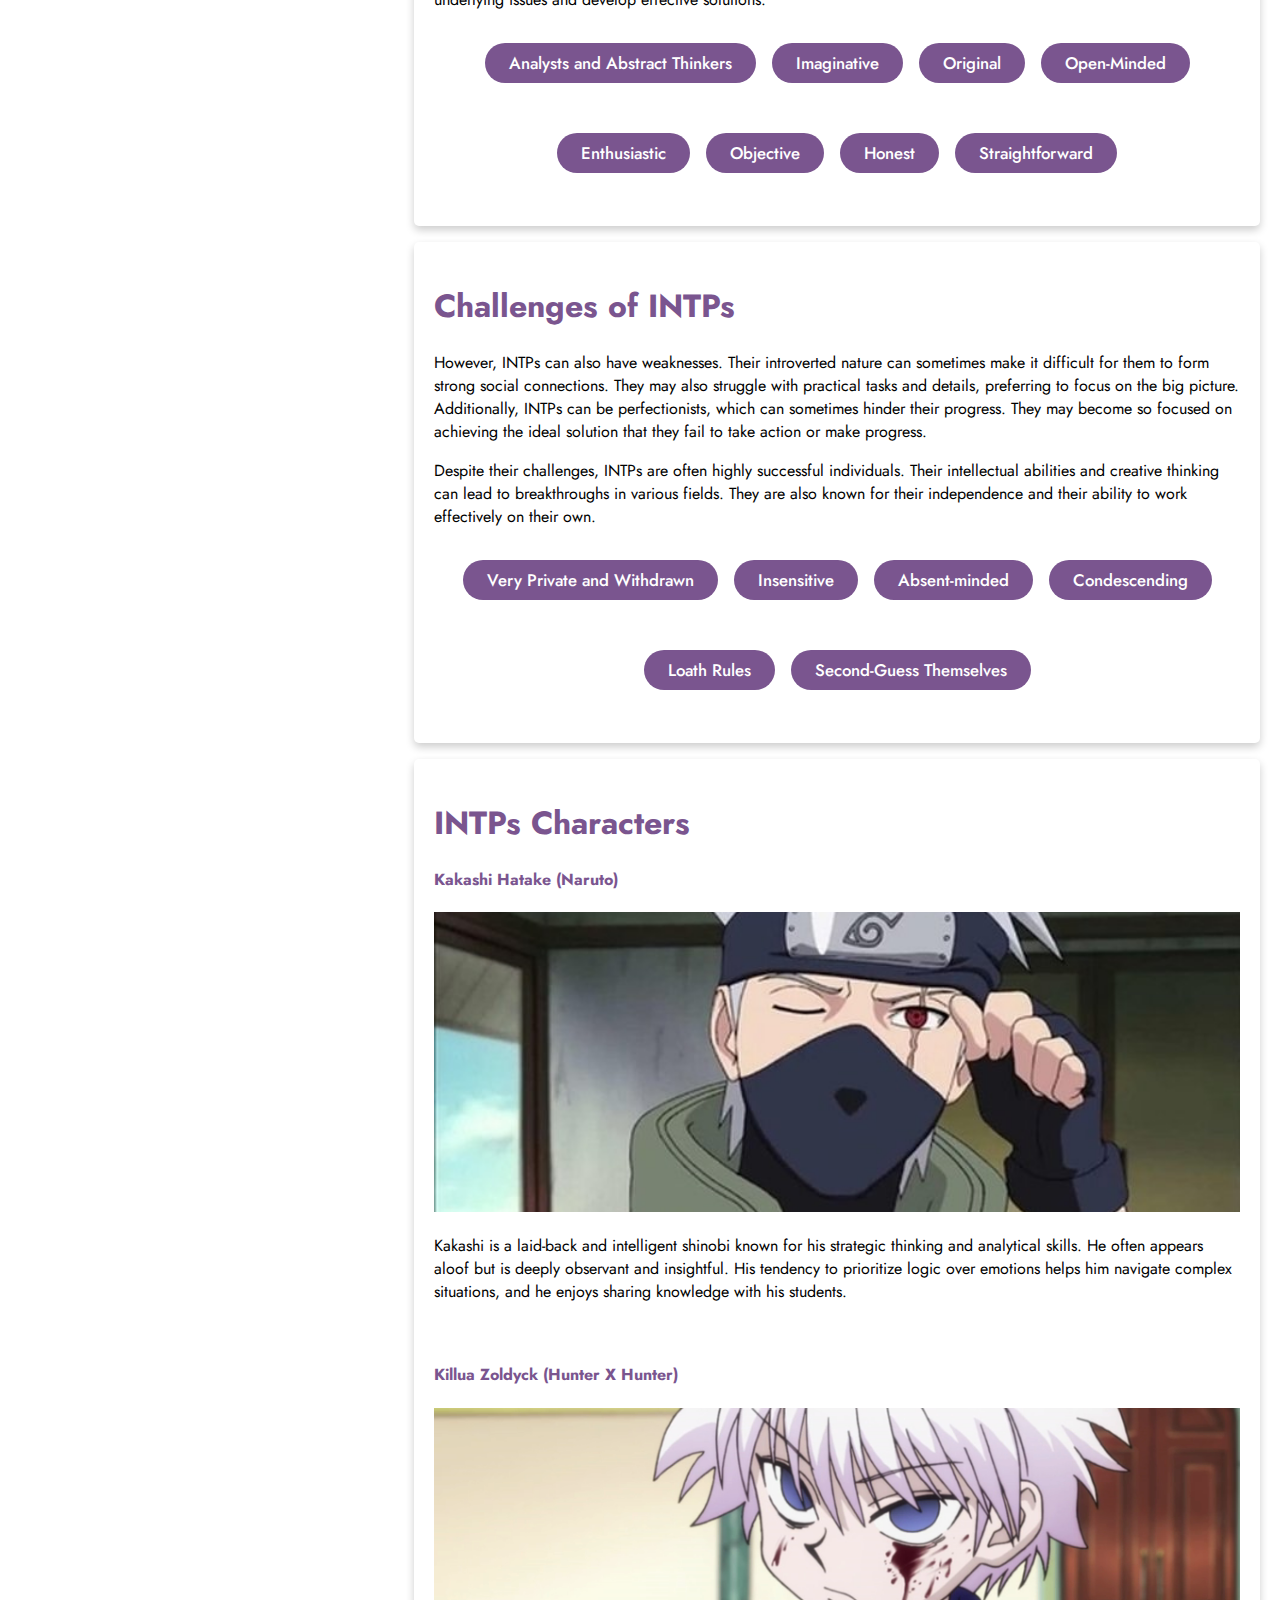
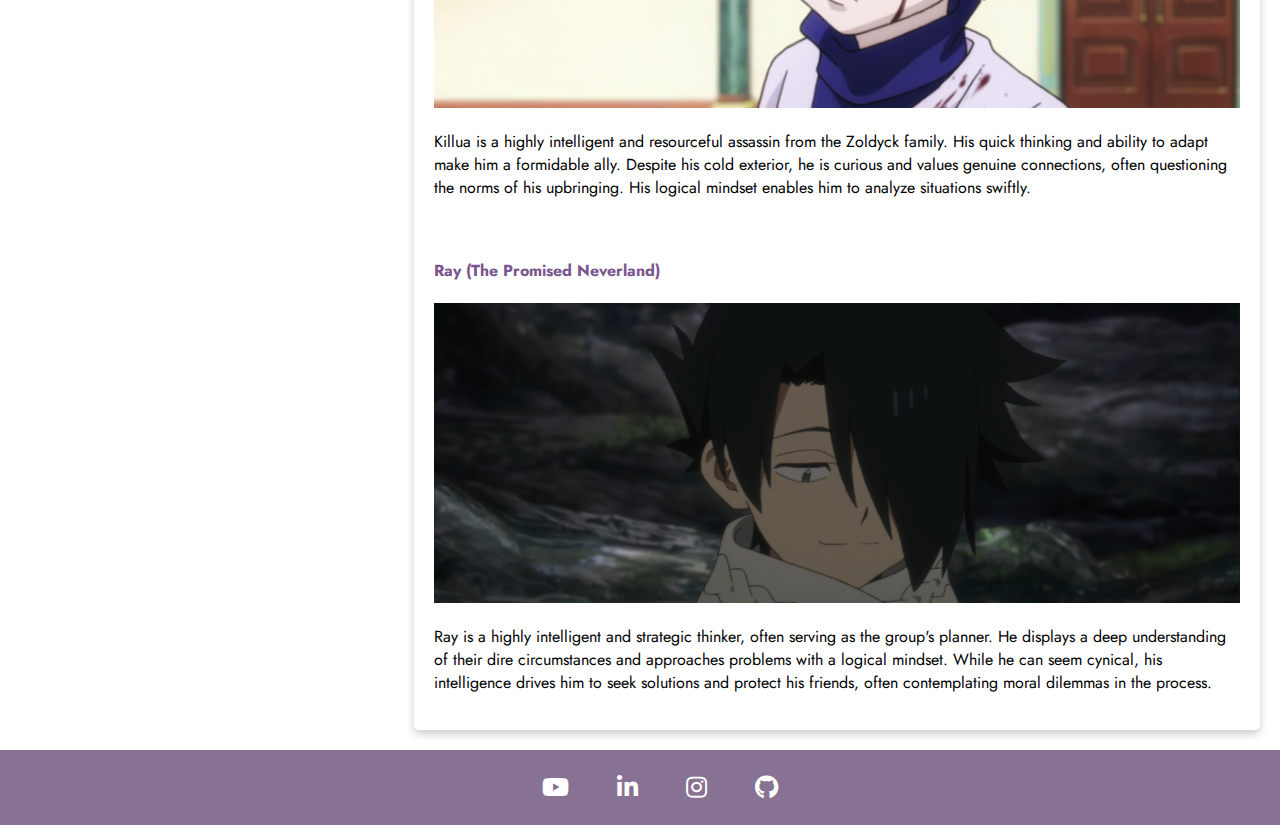
==== commit b86ff860: "Update and rename web.html to index.html" ====
--- a/index.html
+++ b/index.html
@@ -14,6 +14,7 @@
         referrerpolicy="no-referrer">
     </head>
     <body>
+        <header>
         <div class="jumbotron">
             <h3>INTP</h3>
             <p>One of the 16 personalities in Myers-Briggs Type Indicator (MBTI).</p>
@@ -28,8 +29,32 @@
                 <li><a href="#characters">Characters</a></li>
             </ul>
         </nav><br/>
+        </header>
 
         <main>
+            <aside>
+                <article id="characteristics" class="card">
+                    <header>
+                    <h1>Key Characteristics of INTPs</h1>
+                    <figure>
+                        <img src="anotherintp.png" alt="intp" width="250px" height="250px">
+                        <figcaption>The Thinker/The Genius/The Logician</figcaption>
+                    </figure>
+                    </header>
+                    <section>
+                        <ol>
+                            <h2><li>Introversion (I)</li></h2>
+                            <p>INTPs tend to focus on their inner thoughts and ideas rather than seeking social interaction. They often prefer solitary activities or small groups over large gatherings.</p><br/>
+                            <h2><li>iNtuition (N)</li></h2>
+                            <p>This trait allows INTPs to see patterns, possibilities, and abstract concepts rather than focusing solely on concrete facts. They enjoy exploring theoretical frameworks and innovative ideas.</p><br/>
+                            <h2><li>Thinking (T)</li></h2>
+                            <p>INTPs prioritize logic and objectivity over emotions when making decisions. They value truth and analysis, often leading to a strong desire for understanding and competence.</p><br/>
+                            <h2><li>Perceiving (P)</li></h2>
+                            <p>INTPs prefer to keep their options open rather than adhering to strict plans. They are adaptable and flexible, often changing course based on new information.</p>
+                        </ol>
+                    </section>
+                </article>
+            </aside>
             <div id="content">
                 <article class="card">
                     <h1 id="brief">Brief Introduction</h1>
@@ -190,33 +215,9 @@
                     <img src="ray.webp" alt="ray" width="700px" class="featured-image">
                     <p>Ray is a highly intelligent and strategic thinker, often serving as the group's planner. He displays a deep understanding of their dire circumstances and approaches problems with a logical mindset. While he can seem cynical, his intelligence drives him to seek solutions and protect his friends, often contemplating moral dilemmas in the process.</p>
                 </article>
-            </div>
-        </body>
-
-        <aside>
-            <article id="characteristics" class="card">
-                <header>
-                <h1>Key Characteristics of INTPs</h1>
-                <figure>
-                    <img src="anotherintp.png" alt="intp" width="250px" height="250px">
-                    <figcaption>The Thinker/The Genius/The Logician</figcaption>
-                </figure>
-                </header>
-                <section>
-                    <ol>
-                        <h2><li>Introversion (I)</li></h2>
-                        <p>INTPs tend to focus on their inner thoughts and ideas rather than seeking social interaction. They often prefer solitary activities or small groups over large gatherings.</p><br/>
-                        <h2><li>iNtuition (N)</li></h2>
-                        <p>This trait allows INTPs to see patterns, possibilities, and abstract concepts rather than focusing solely on concrete facts. They enjoy exploring theoretical frameworks and innovative ideas.</p><br/>
-                        <h2><li>Thinking (T)</li></h2>
-                        <p>INTPs prioritize logic and objectivity over emotions when making decisions. They value truth and analysis, often leading to a strong desire for understanding and competence.</p><br/>
-                        <h2><li>Perceiving (P)</li></h2>
-                        <p>INTPs prefer to keep their options open rather than adhering to strict plans. They are adaptable and flexible, often changing course based on new information.</p>
-                    </ol>
-                </section>
-            </article>
-        </aside>
+            </div>    
         </main>
+    </body>
     <footer>
         <div class="social-media">
         <ul>
